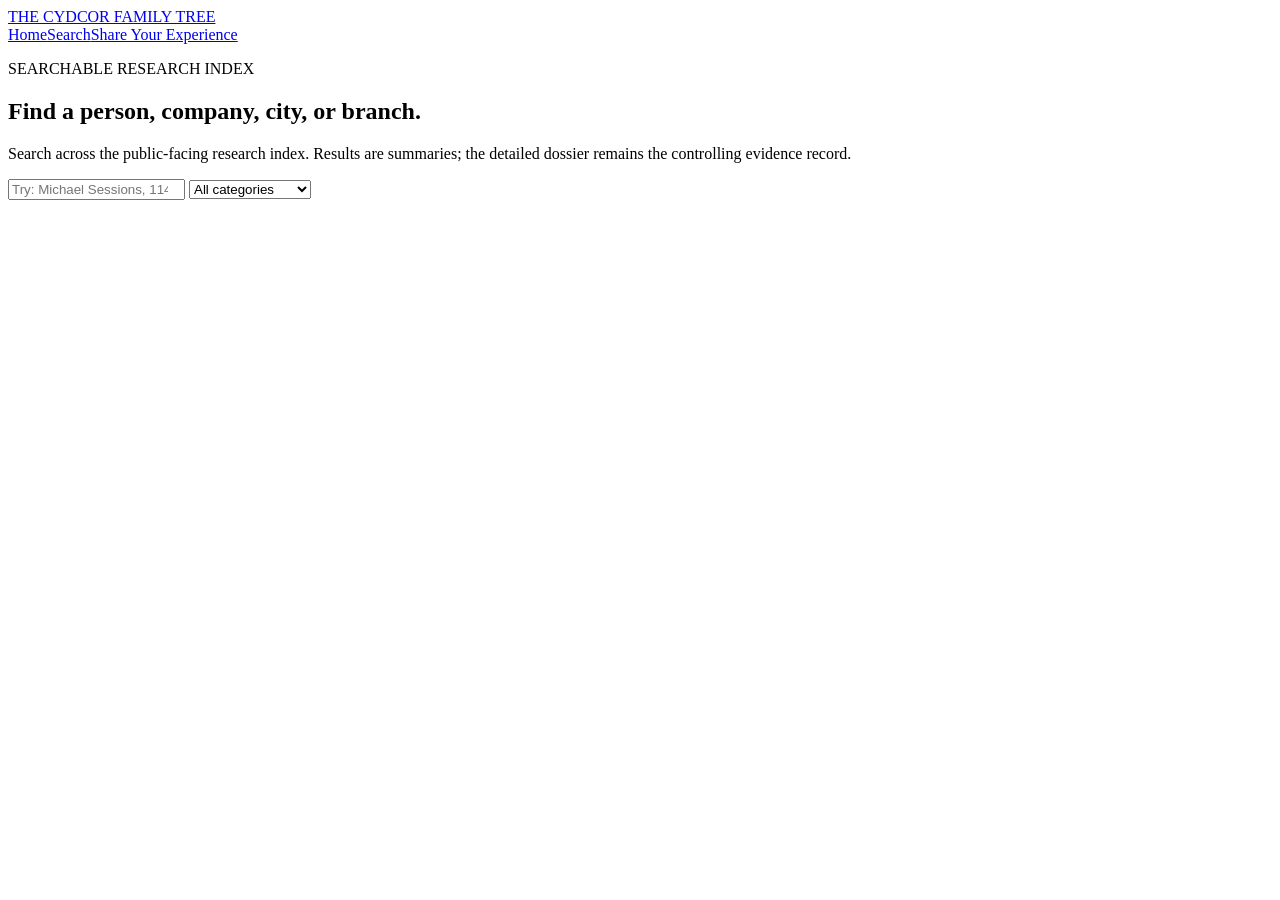
==== research-index.html @ 8d71b1b1 "Add files via upload" ====
<!doctype html>
<html lang="en">
<head>
<meta charset="utf-8"><meta name="viewport" content="width=device-width,initial-scale=1">
<title>Search the Research — The Cydcor Family Tree</title>
<link rel="stylesheet" href="assets/styles.css">
</head>
<body>
<header class="site-header"><div class="wrap nav-wrap">
<a class="brand" href="index.html">THE CYDCOR FAMILY TREE</a>
<nav><a href="index.html">Home</a><a href="research-index.html">Search</a><a href="share.html">Share Your Experience</a></nav>
</div></header>
<main>
<section class="page-hero"><div class="wrap">
<p class="eyebrow">SEARCHABLE RESEARCH INDEX</p>
<h1>Find a person, company, city, or branch.</h1>
<p class="lede">Search across the public-facing research index. Results are summaries; the detailed dossier remains the controlling evidence record.</p>
</div></section>

<section class="section"><div class="wrap">
<div class="search-box">
<input id="siteSearch" type="search" placeholder="Try: Michael Sessions, 1145 Zonolite, Atlanta, Quill, W1N…" autocomplete="off">
<select id="typeFilter">
<option value="">All categories</option>
<option>Backbone</option><option>Illinois</option><option>Side Branch</option><option>Continuity</option><option>Open</option><option>Parallel / overlap</option>
</select>
</div>
<p id="resultCount" class="micro darktext"></p>
<div id="searchResults" class="search-results"></div>
</div></section>
</main>
<script src="assets/search.js"></script>
</body></html>
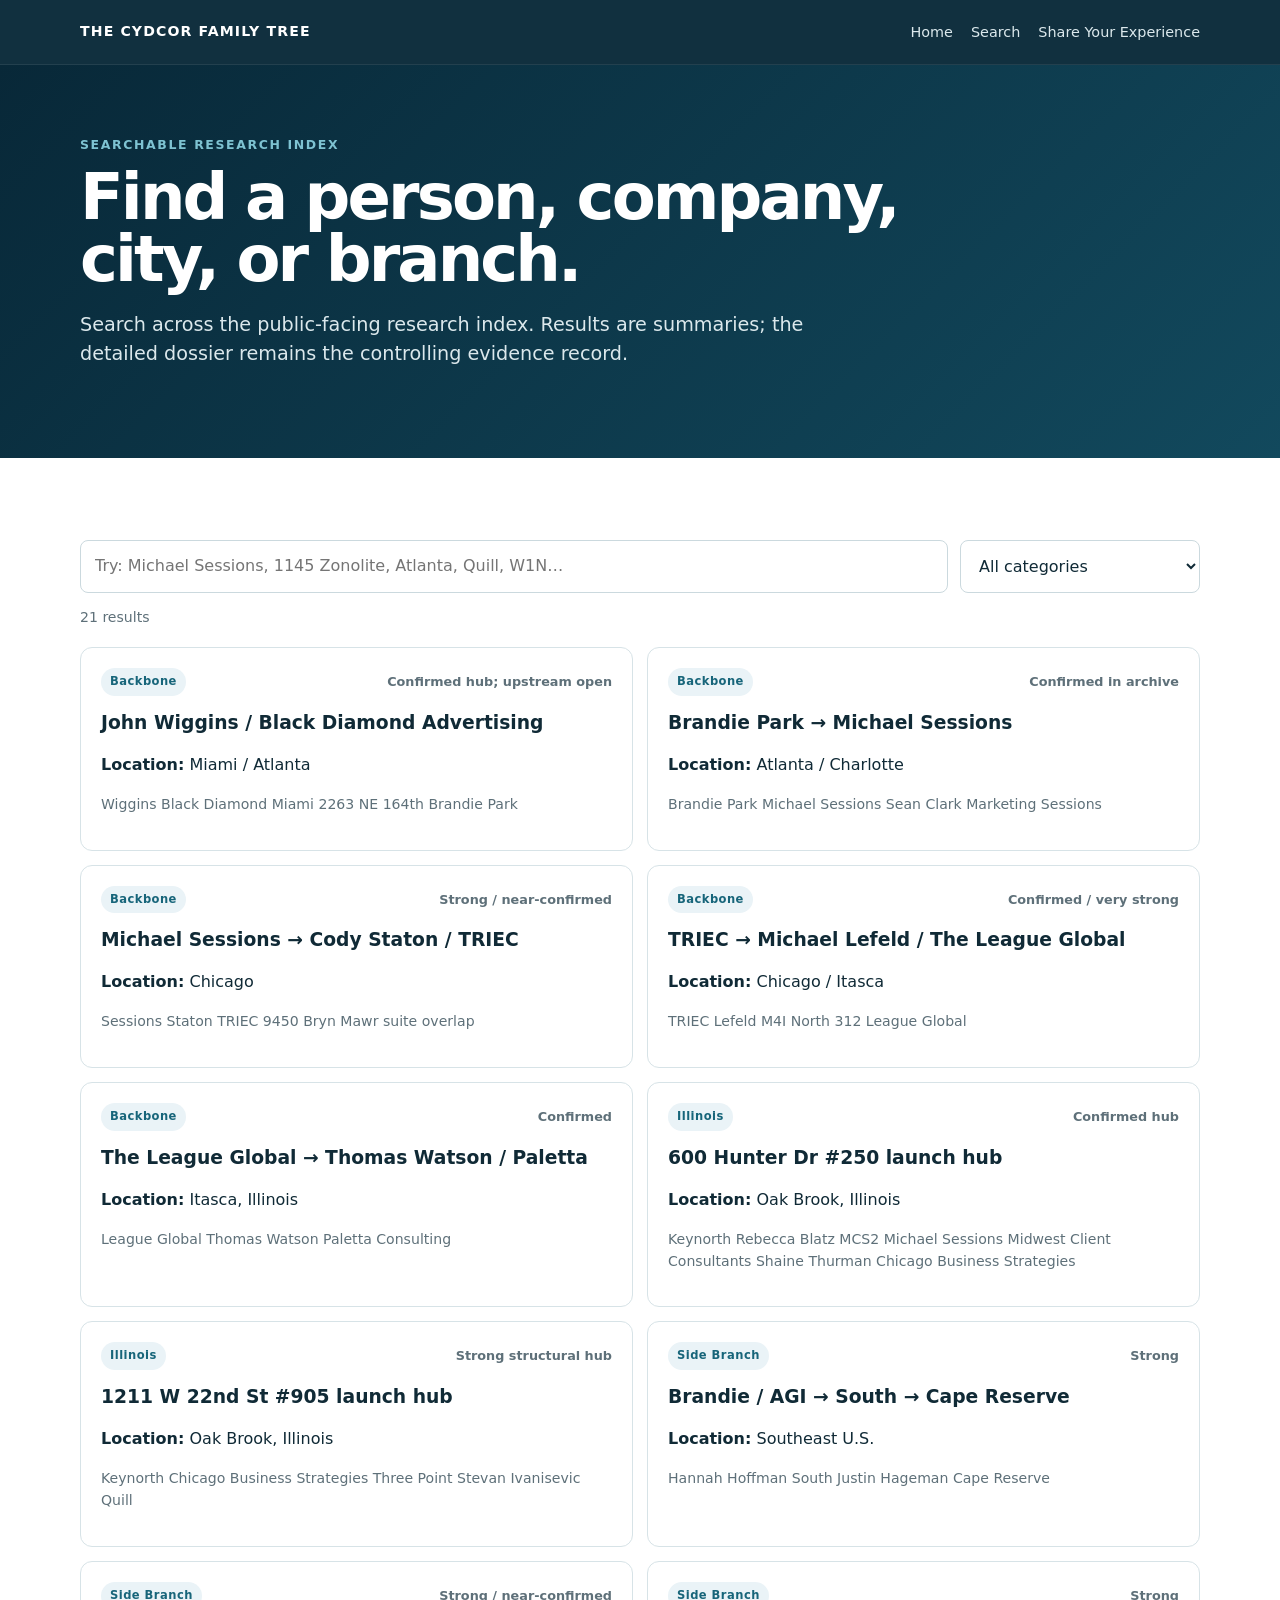
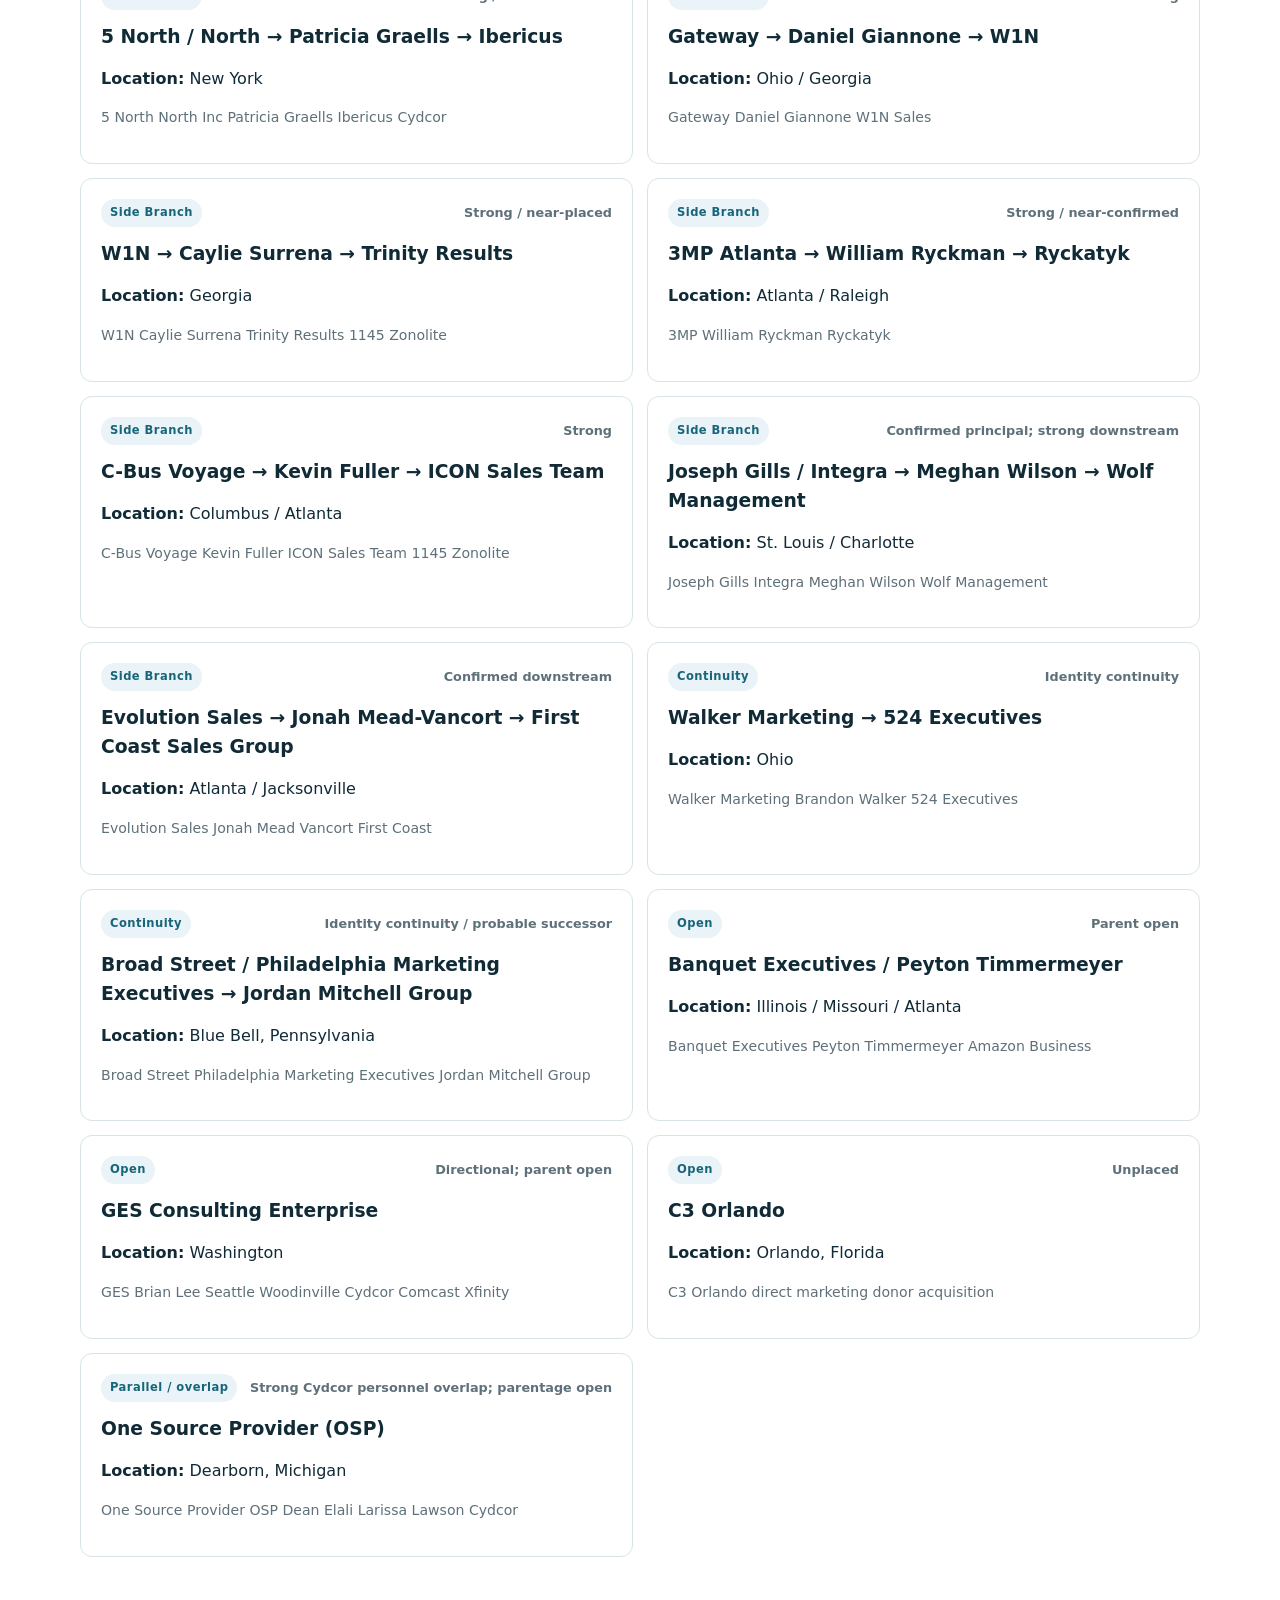
==== commit 52126116: "replace" ====
--- a/research-index.html
+++ b/research-index.html
@@ -3,7 +3,7 @@
 <head>
 <meta charset="utf-8"><meta name="viewport" content="width=device-width,initial-scale=1">
 <title>Search the Research — The Cydcor Family Tree</title>
-<link rel="stylesheet" href="assets/styles.css">
+<link rel="stylesheet" href="styles.css">
 </head>
 <body>
 <header class="site-header"><div class="wrap nav-wrap">
@@ -29,5 +29,5 @@
 <div id="searchResults" class="search-results"></div>
 </div></section>
 </main>
-<script src="assets/search.js"></script>
+<script src="search.js"></script>
 </body></html>
--- a/styles.css
+++ b/styles.css
@@ -0,0 +1,81 @@
+
+:root{
+  --navy:#082838; --navy2:#0b3142; --ink:#102a36; --muted:#5e7079;
+  --teal:#19738a; --light:#f4f8fa; --line:#d7e3e7; --green:#1e7a4d;
+  --amber:#b77900; --red:#b83232; --purple:#7157a5; --white:#fff;
+}
+*{box-sizing:border-box} html{scroll-behavior:smooth}
+body{margin:0;font-family:Inter,ui-sans-serif,system-ui,-apple-system,BlinkMacSystemFont,"Segoe UI",sans-serif;color:var(--ink);background:white;line-height:1.55}
+.wrap{width:min(1120px,calc(100% - 40px));margin:auto}
+.site-header{position:sticky;top:0;z-index:10;background:rgba(8,40,56,.96);backdrop-filter:blur(10px);border-bottom:1px solid rgba(255,255,255,.08)}
+.nav-wrap{display:flex;justify-content:space-between;align-items:center;min-height:64px;gap:24px}
+.brand{color:white;text-decoration:none;font-size:.88rem;font-weight:800;letter-spacing:.08em}
+nav{display:flex;gap:18px;flex-wrap:wrap} nav a{color:#dce9ed;text-decoration:none;font-size:.9rem}
+.hero{background:linear-gradient(135deg,#082838 0%,#0b3142 54%,#12495d 100%);color:white;padding:92px 0 78px}
+.hero-grid{display:grid;grid-template-columns:1.5fr .8fr;gap:60px;align-items:center}
+.eyebrow{font-weight:800;letter-spacing:.13em;font-size:.78rem;color:#7ec3d2;margin:0 0 12px}
+h1{font-size:clamp(2.7rem,6vw,5.7rem);line-height:.97;letter-spacing:-.045em;margin:0 0 25px;max-width:900px}
+.lede{font-size:1.2rem;color:#dbe8ec;max-width:760px}.actions{display:flex;gap:12px;flex-wrap:wrap;margin:32px 0 20px}
+.btn{display:inline-flex;align-items:center;justify-content:center;padding:13px 18px;border-radius:8px;text-decoration:none;font-weight:800}
+.primary{background:#fff;color:var(--navy)} .secondary{border:1px solid #82aab6;color:white}
+.micro{color:#9dbac3;font-size:.88rem}
+.hero-panel{border:1px solid rgba(255,255,255,.15);border-radius:16px;padding:8px 26px;background:rgba(255,255,255,.045)}
+.stat{padding:21px 4px;border-bottom:1px solid rgba(255,255,255,.11)} .stat:last-child{border:none}
+.stat strong{display:block;font-size:2rem}.stat span{color:#b8d0d7}
+.disclaimer{background:#f2f6f7;border-bottom:1px solid var(--line);padding:18px 0;font-size:.92rem}
+.section{padding:82px 0}.section.alt{background:var(--light)} .section.dark{background:#092c3c;color:white}
+.section h2{font-size:clamp(2.1rem,4vw,3.65rem);line-height:1.05;letter-spacing:-.035em;margin:0 0 18px}
+.section-intro{max-width:820px;font-size:1.08rem;color:var(--muted);margin-bottom:35px}.dark .section-intro{color:#b8d0d7}
+.tree{max-width:720px;margin:40px auto;text-align:center}.node{border:1px solid var(--line);padding:18px 22px;border-radius:12px;background:white;box-shadow:0 6px 20px rgba(8,40,56,.04)}
+.node span{display:block;color:var(--muted);font-size:.79rem;text-transform:uppercase;letter-spacing:.08em;font-weight:800}
+.node strong{display:block;font-size:1.2rem;margin:3px 0}.node small{display:block;color:var(--muted)}
+.node.context{border-color:#9eb2ba}.node.confirmed{border-left:5px solid var(--green)}.node.strong{border-left:5px solid var(--amber)}
+.connector{font-size:1.7rem;color:var(--green);height:38px}.connector.dashed{color:var(--amber)}
+.cards{display:grid;gap:18px}.cards.three{grid-template-columns:repeat(3,1fr)}.cards.two{grid-template-columns:repeat(2,1fr)}
+.card{border:1px solid var(--line);border-radius:12px;padding:24px;background:white}.card h3{margin-top:0}.card ul{padding-left:18px}.place{color:var(--teal);font-weight:700;font-size:.9rem}
+.thesis h3{font-size:1.35rem}.section-head{display:flex;align-items:end;justify-content:space-between;gap:30px;margin-bottom:28px}
+.filter{display:flex;gap:8px;flex-wrap:wrap}.filter button{border:1px solid var(--line);background:white;border-radius:20px;padding:8px 12px;cursor:pointer}
+.filter button.active{background:var(--navy);color:white;border-color:var(--navy)}
+.branch-grid{display:grid;grid-template-columns:repeat(2,1fr);gap:16px}.branch-card{border:1px solid var(--line);border-radius:12px;padding:22px;background:white}
+.branch-card h3{margin:12px 0 8px}.badge{display:inline-block;border-radius:999px;padding:5px 9px;font-weight:900;font-size:.72rem;letter-spacing:.04em}
+.badge.confirmed{background:#eaf6ef;color:#17623e}.badge.near{background:#eaf6ef;color:#17623e}.badge.strong{background:#fff4d6;color:#8b5d00}
+.badge.probable{background:#f0ecf8;color:#634a92}.badge.open{background:#fbecec;color:#9f2929}.badge.identity{background:#eaf3f7;color:#17657a}
+.grade-table{border-top:1px solid var(--line)}.grade-table>div{display:grid;grid-template-columns:250px 1fr;gap:30px;padding:20px 0;border-bottom:1px solid var(--line);align-items:start}.grade-table p{margin:0}
+.dark-cards .card{background:#0d394b;border-color:#255466;color:white}.dark-cards .card p{color:#c7d8de}
+.final-cta{background:#eaf3f7}.cta{display:flex;justify-content:space-between;align-items:center;gap:40px}.cta p{max-width:720px}
+.final-cta .primary{background:var(--navy);color:white;white-space:nowrap}
+footer{background:#061f2b;color:#bcd0d7;padding:38px 0}.footer-grid{display:grid;grid-template-columns:1fr 1fr;gap:30px}.footer-note{text-align:right}
+footer strong{color:white}
+@media(max-width:800px){
+  nav{display:none}.hero-grid,.cards.three,.cards.two,.branch-grid,.footer-grid{grid-template-columns:1fr}
+  .hero{padding-top:64px}.section-head,.cta{align-items:flex-start;flex-direction:column}.footer-note{text-align:left}
+  .grade-table>div{grid-template-columns:1fr}.hero-panel{margin-top:10px}
+}
+
+.search-callout{background:#0b3142;color:#fff;padding:42px 0}
+.search-callout-grid{display:flex;justify-content:space-between;align-items:center;gap:30px}
+.search-callout h2{margin:.2rem 0 .5rem;font-size:clamp(1.6rem,3vw,2.4rem)}
+.search-callout p{max-width:740px;color:#c7d8de}
+.community{background:#fff}.text-link{color:var(--teal);font-weight:800;text-decoration:none}
+.page-hero{background:linear-gradient(135deg,#082838,#12495d);color:#fff;padding:70px 0}
+.page-hero h1{font-size:clamp(2.4rem,5vw,4.8rem);margin-bottom:18px}.page-hero .lede{max-width:800px}
+.search-box{display:grid;grid-template-columns:1fr 240px;gap:12px;margin-bottom:14px}
+.search-box input,.search-box select,.submission-form input,.submission-form select,.submission-form textarea{
+ width:100%;padding:13px 14px;border:1px solid #cbd9de;border-radius:8px;font:inherit;background:#fff;color:var(--ink)
+}
+.search-results{display:grid;grid-template-columns:repeat(2,1fr);gap:14px;margin-top:18px}
+.result-card{border:1px solid var(--line);border-radius:12px;padding:20px;background:#fff}
+.result-top{display:flex;justify-content:space-between;gap:12px;align-items:center}.result-grade{font-size:.8rem;color:var(--muted);font-weight:700}
+.result-card h3{margin:12px 0 8px}.keywords{color:var(--muted);font-size:.88rem}.empty-state{padding:35px;border:1px dashed var(--line);border-radius:12px}
+.darktext{color:var(--muted)}
+.form-layout{display:grid;grid-template-columns:.75fr 1.4fr;gap:50px;align-items:start}
+.form-intro{position:sticky;top:90px}.submission-form{display:grid;gap:18px}.submission-form label{font-weight:700}
+.submission-form label small{display:block;color:var(--muted);font-weight:400;margin-top:7px}
+.field-row{display:grid;grid-template-columns:1fr 1fr;gap:14px}
+fieldset{border:1px solid var(--line);border-radius:10px;padding:16px} legend{font-weight:800}
+.check{display:flex;gap:9px;align-items:flex-start;font-weight:500!important;margin:8px 0}.check input{width:auto;margin-top:5px}
+.hidden{display:none}.submit-btn{border:0;background:var(--navy);color:#fff;cursor:pointer;justify-self:start}
+@media(max-width:800px){
+ .search-callout-grid,.form-layout{display:block}.search-callout .btn{margin-top:15px}
+ .search-box,.search-results,.field-row{grid-template-columns:1fr}.form-intro{position:static;margin-bottom:32px}
+}
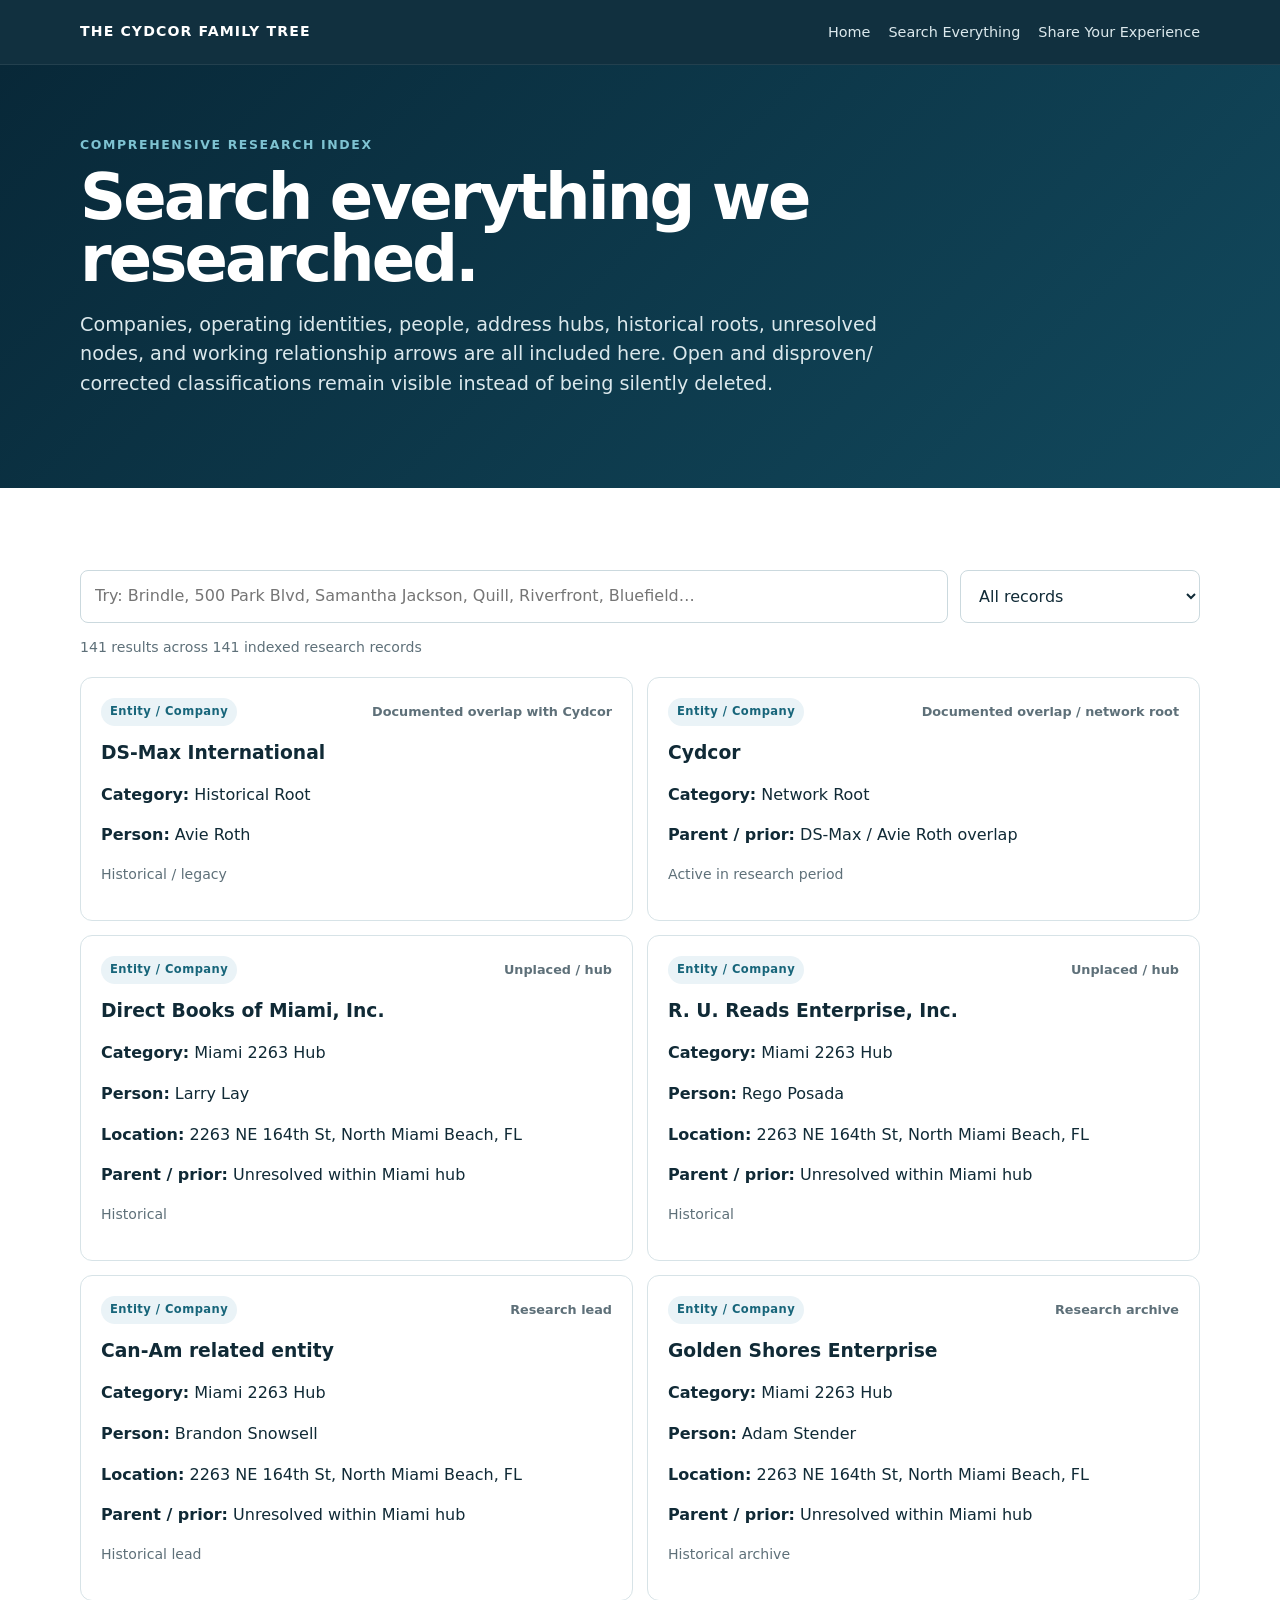
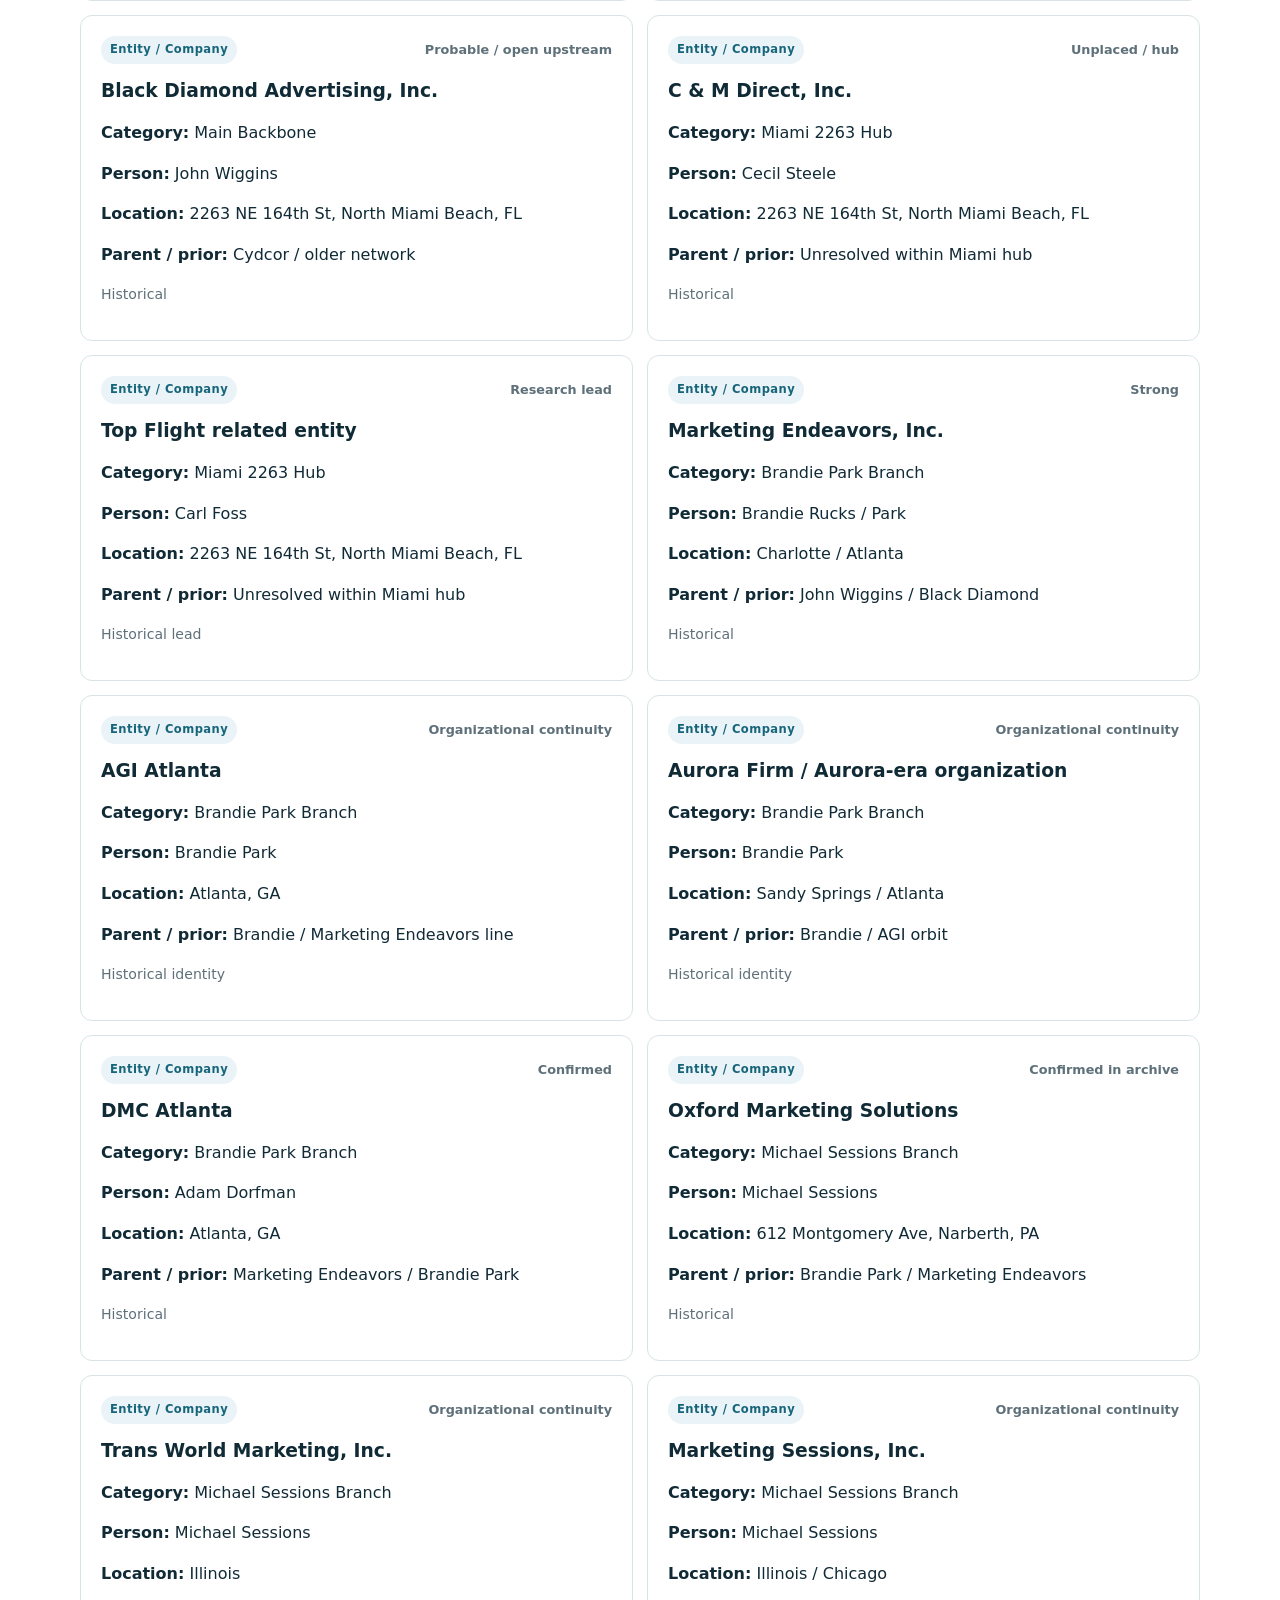
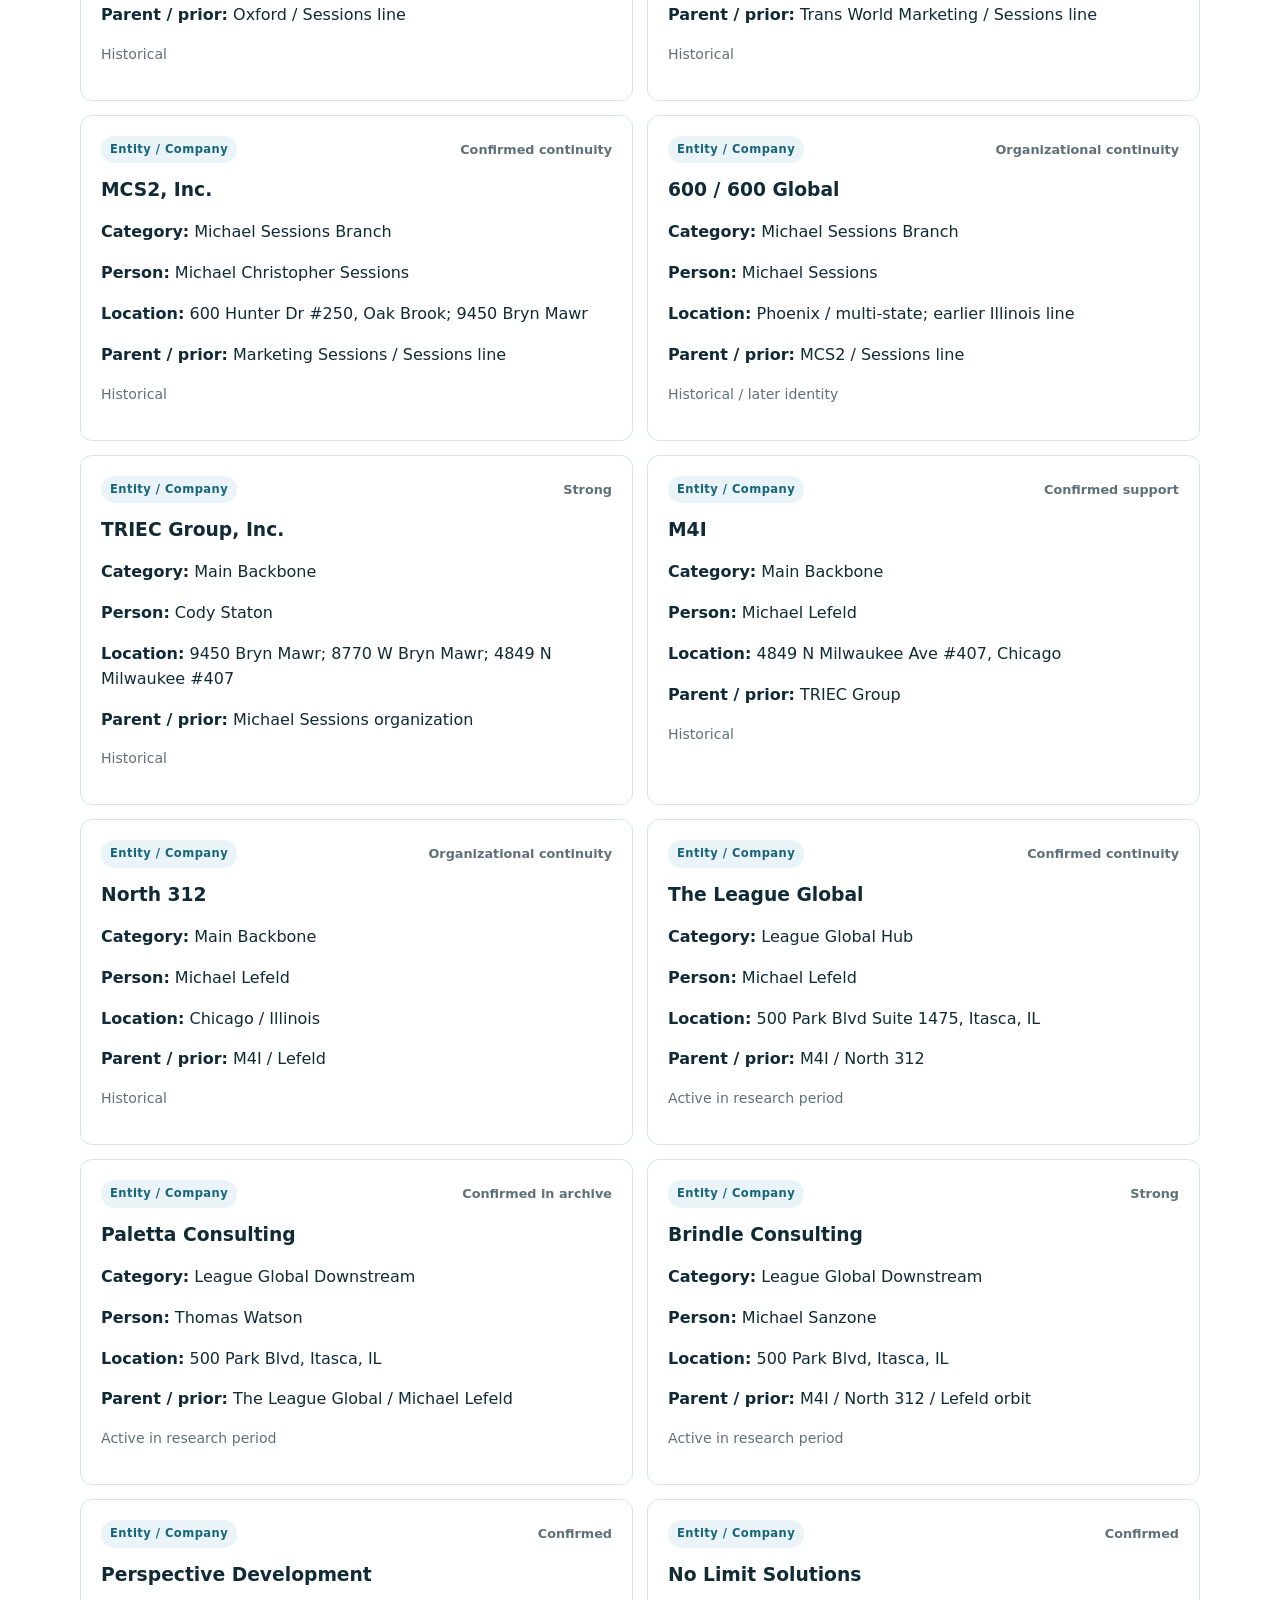
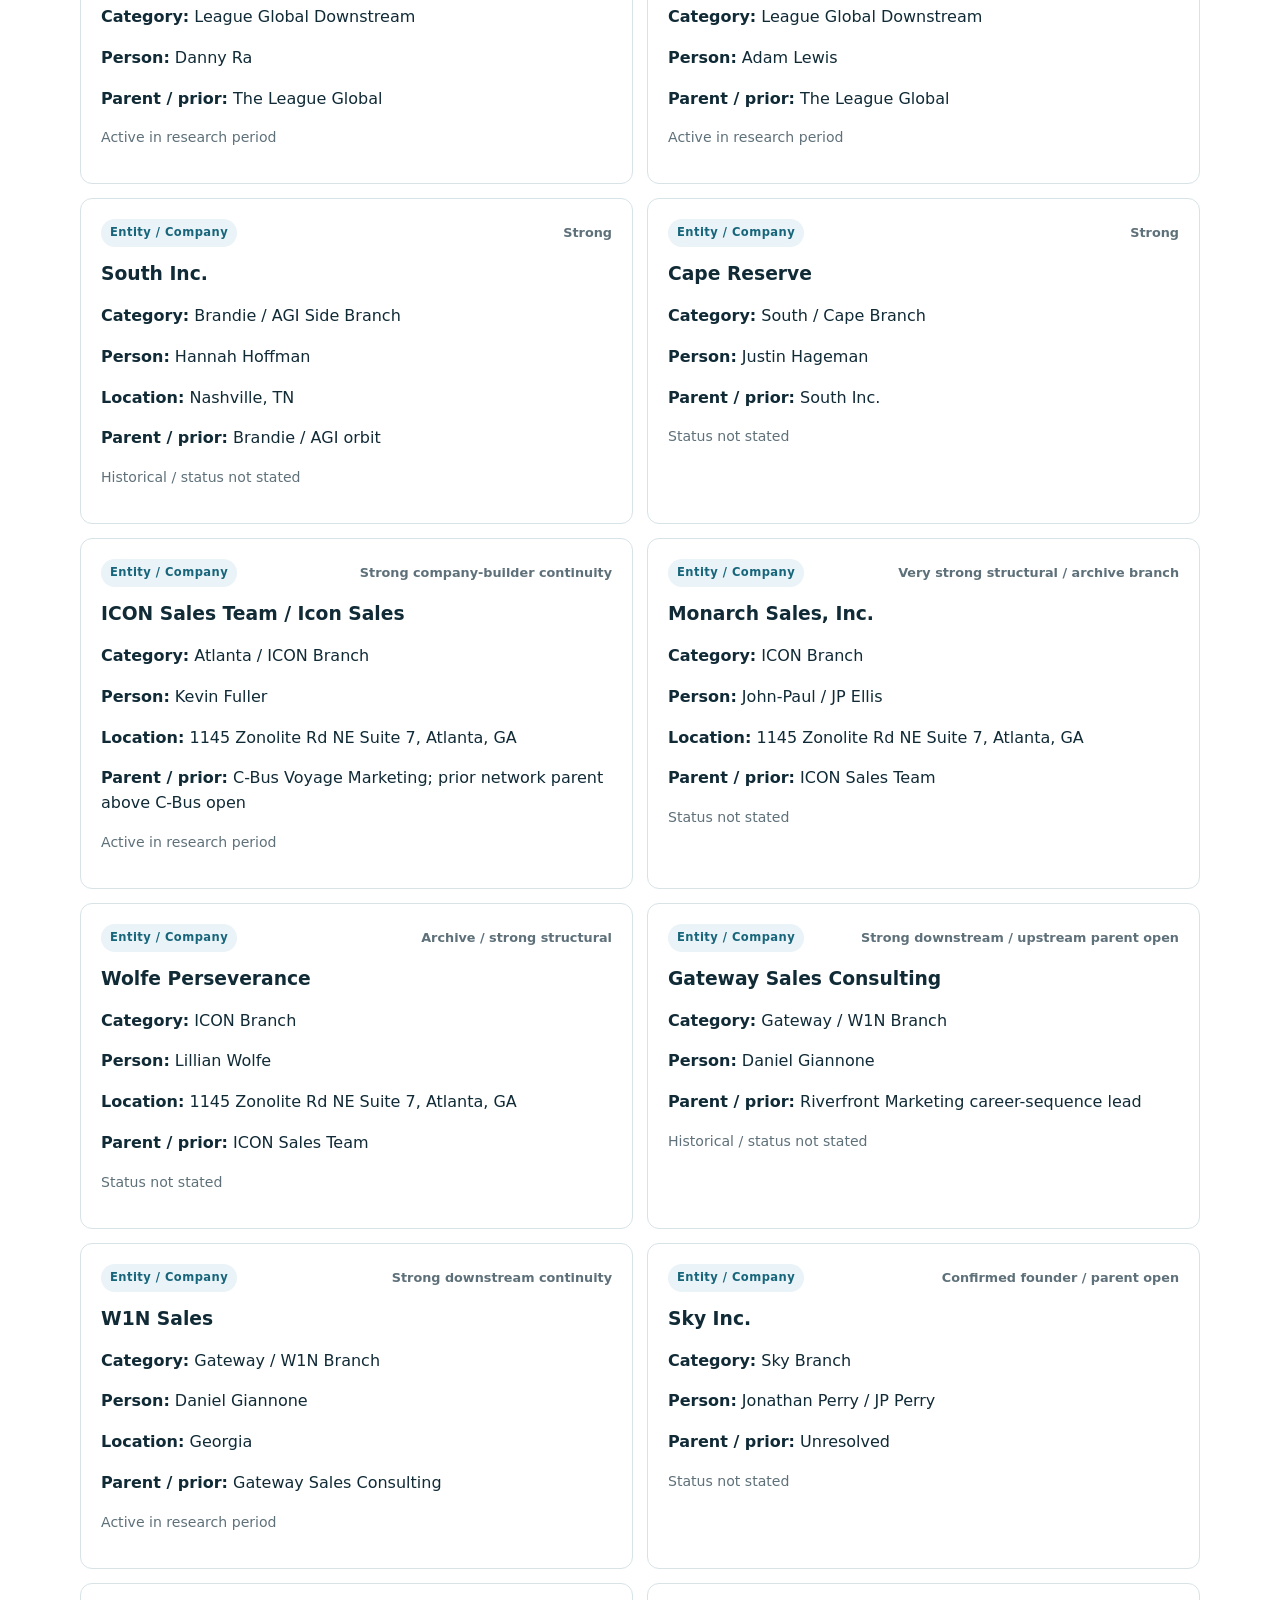
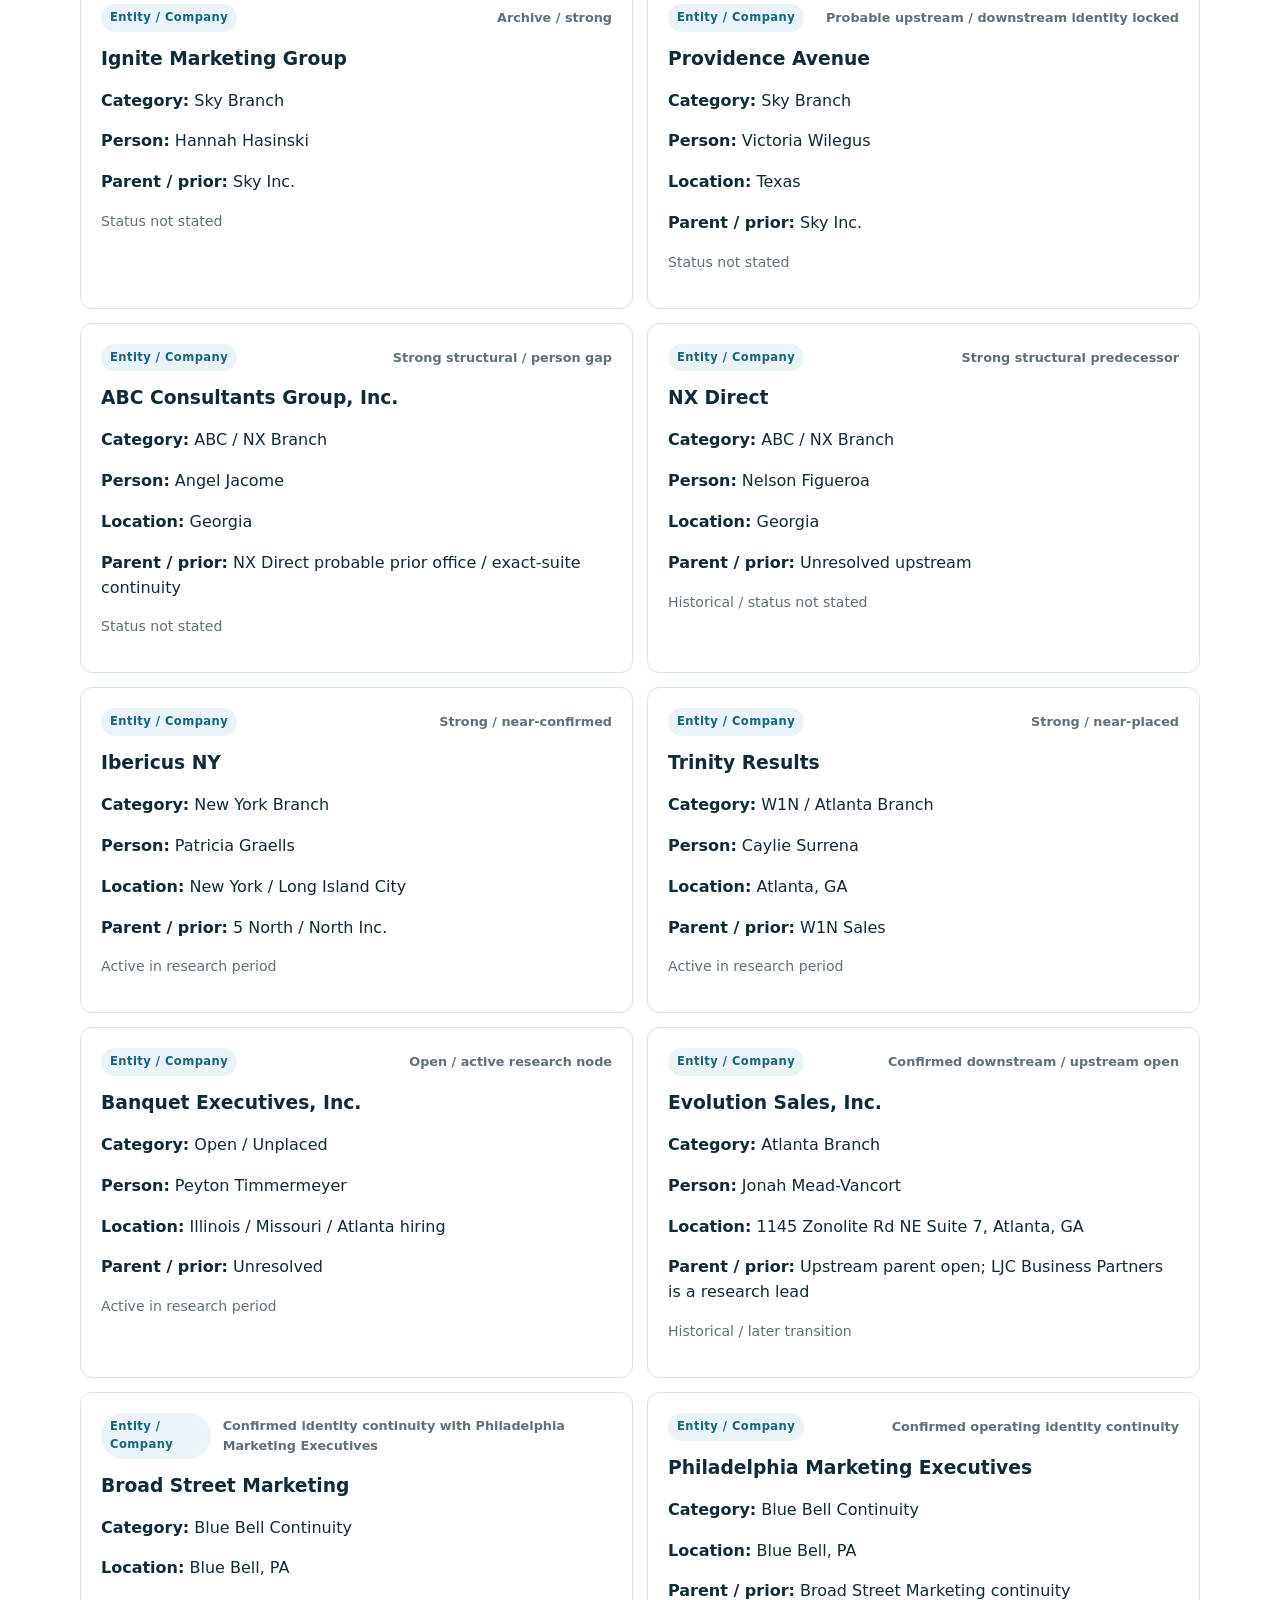
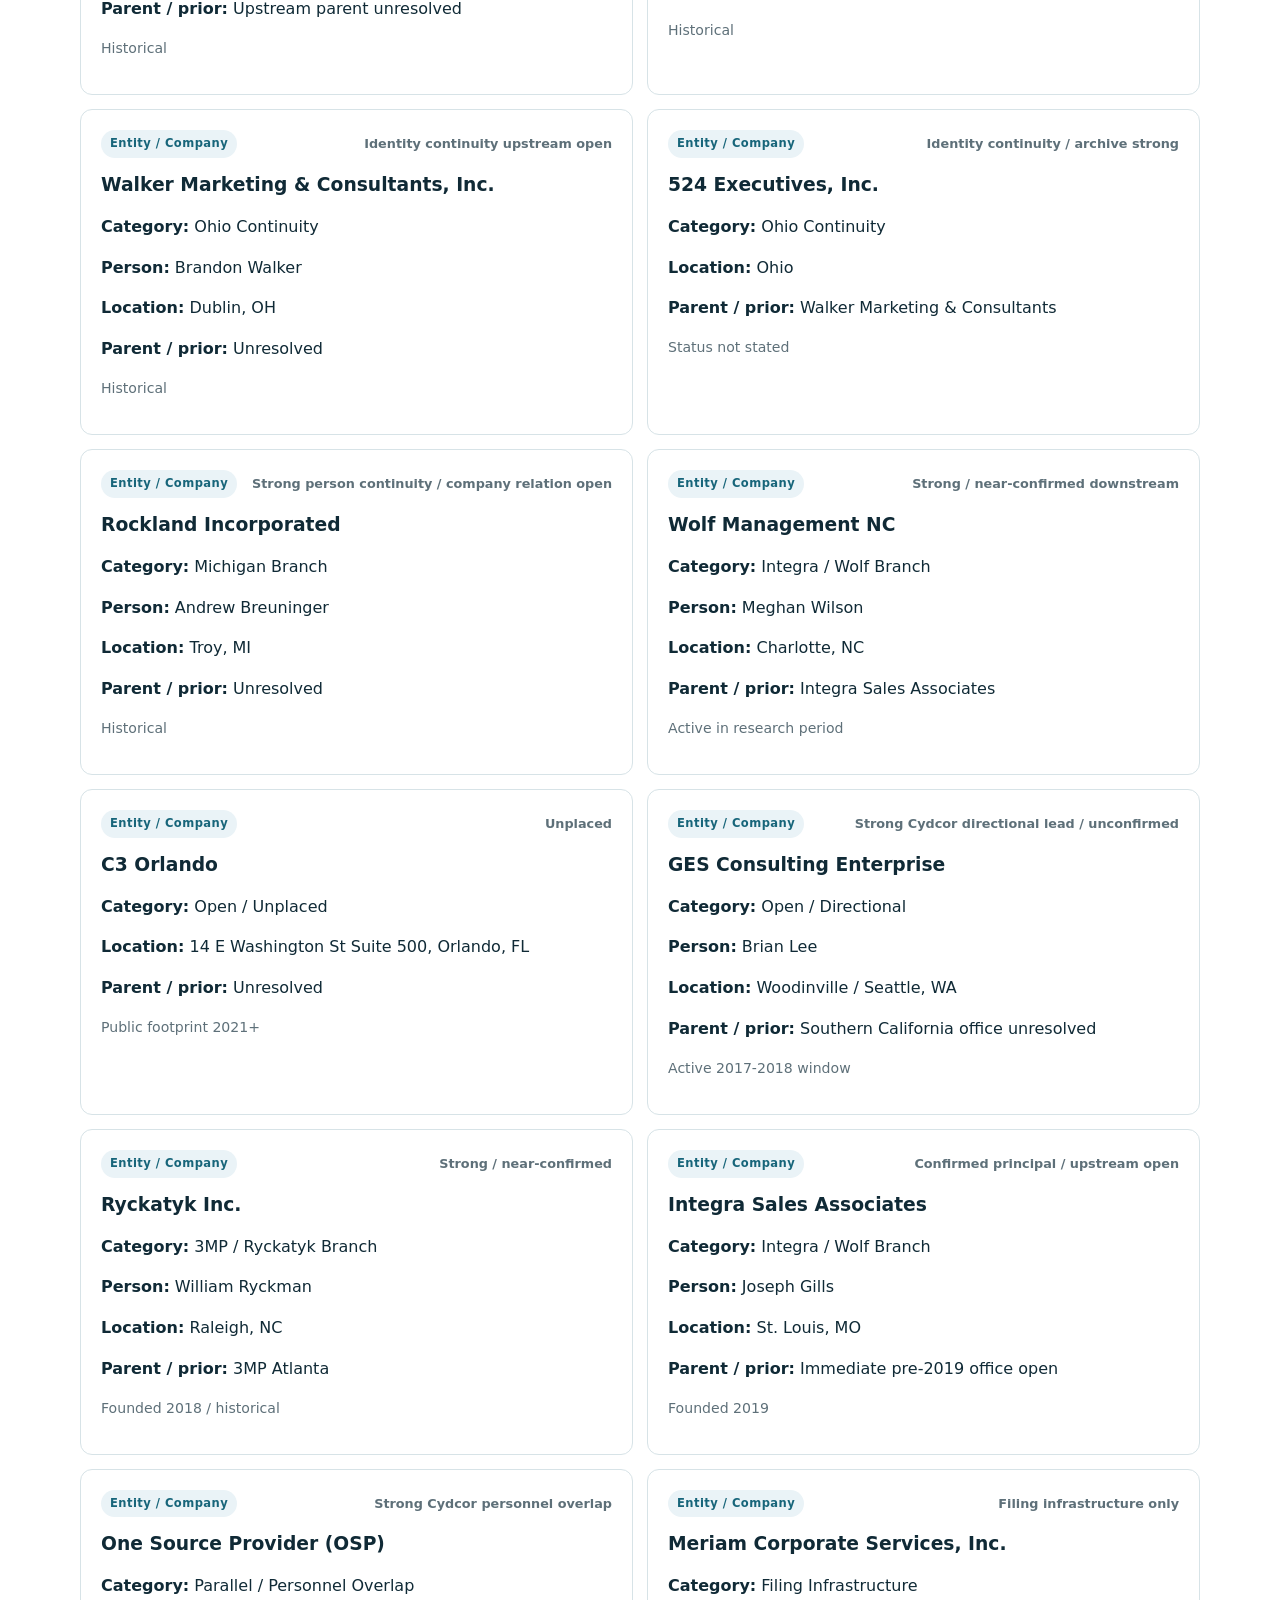
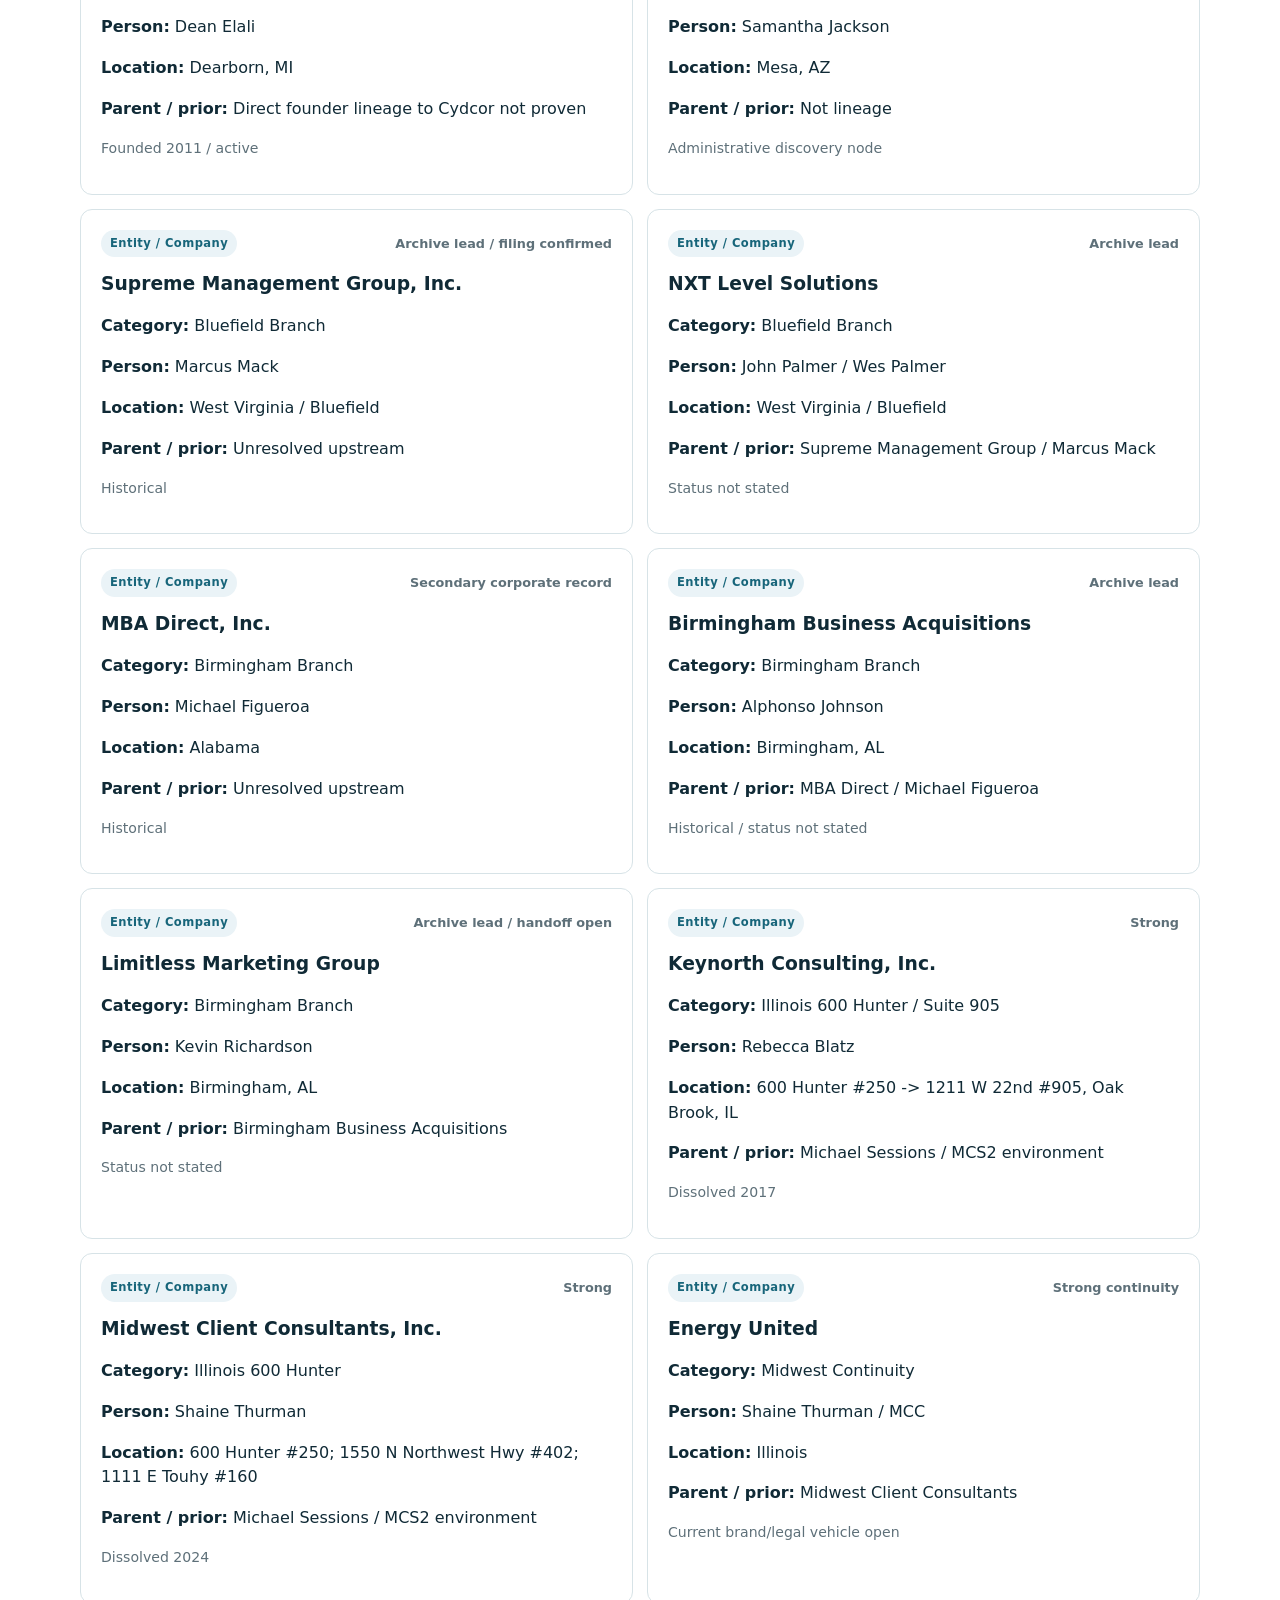
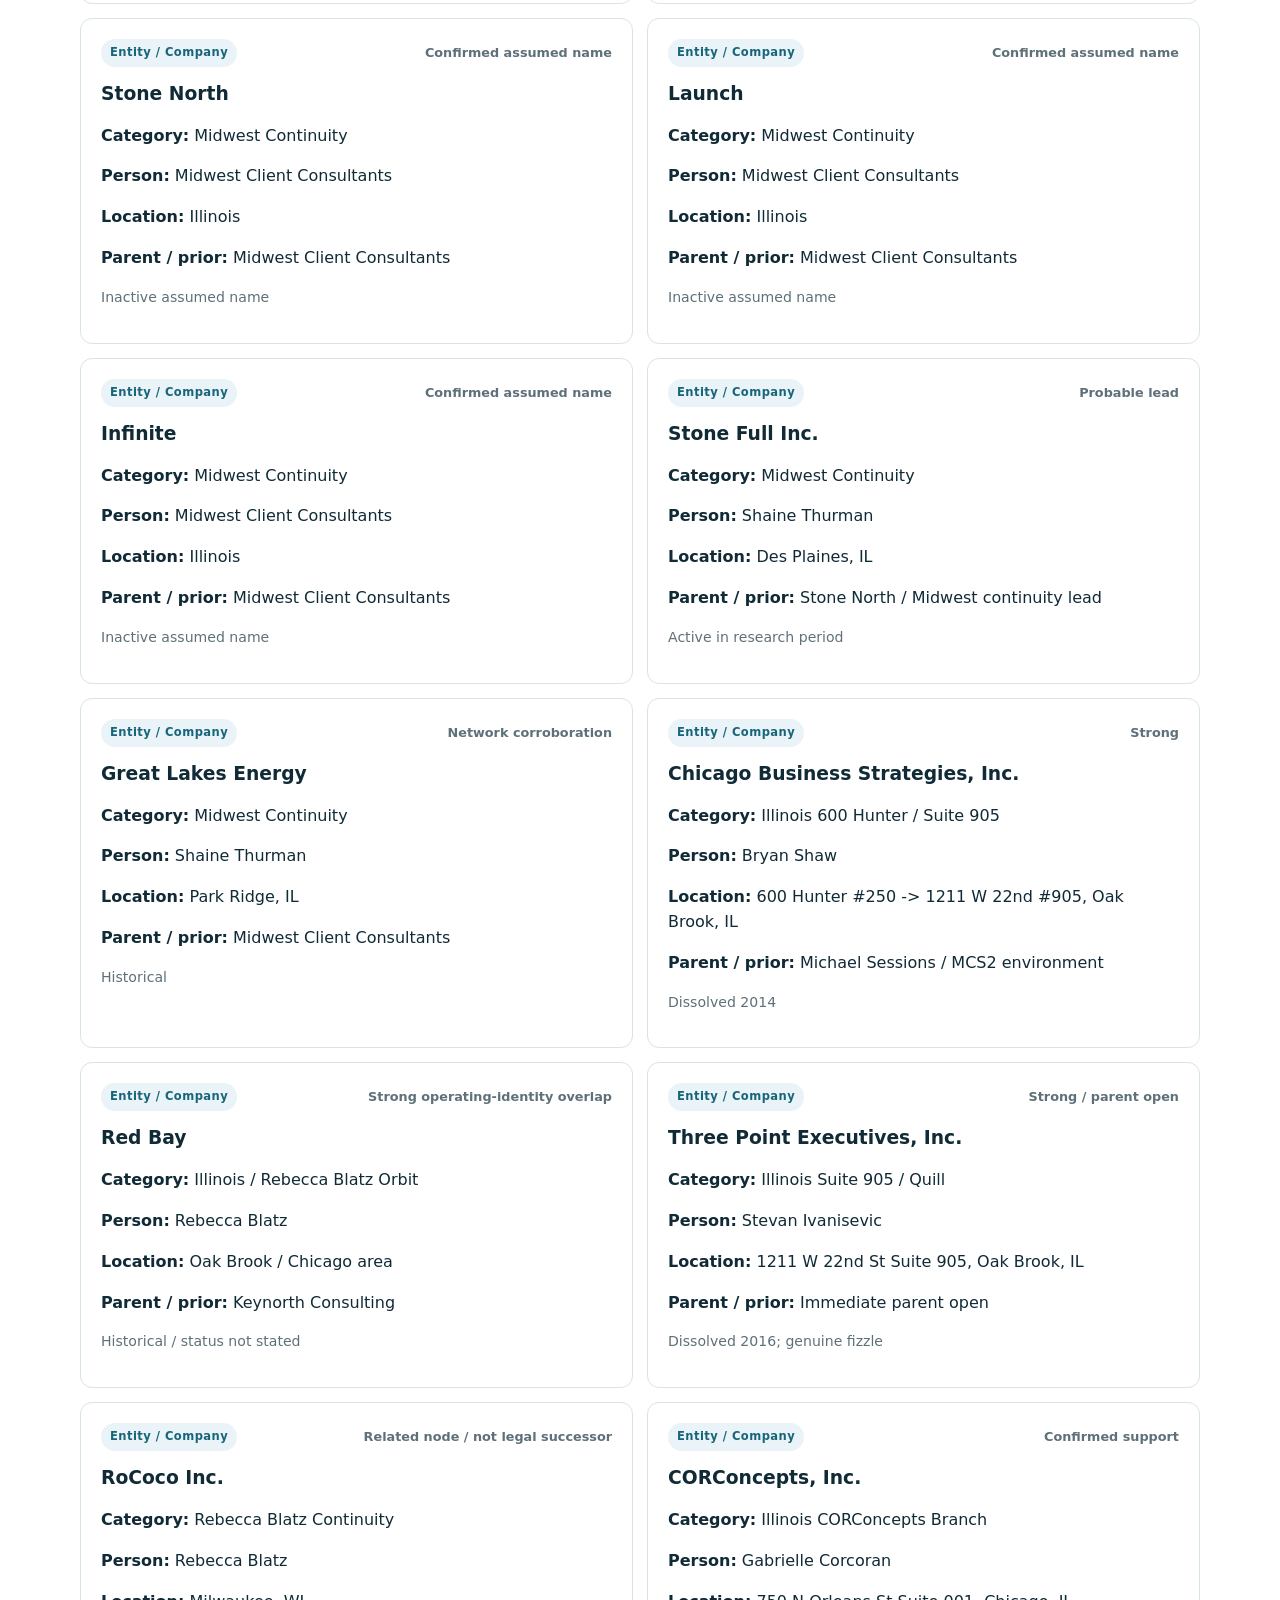
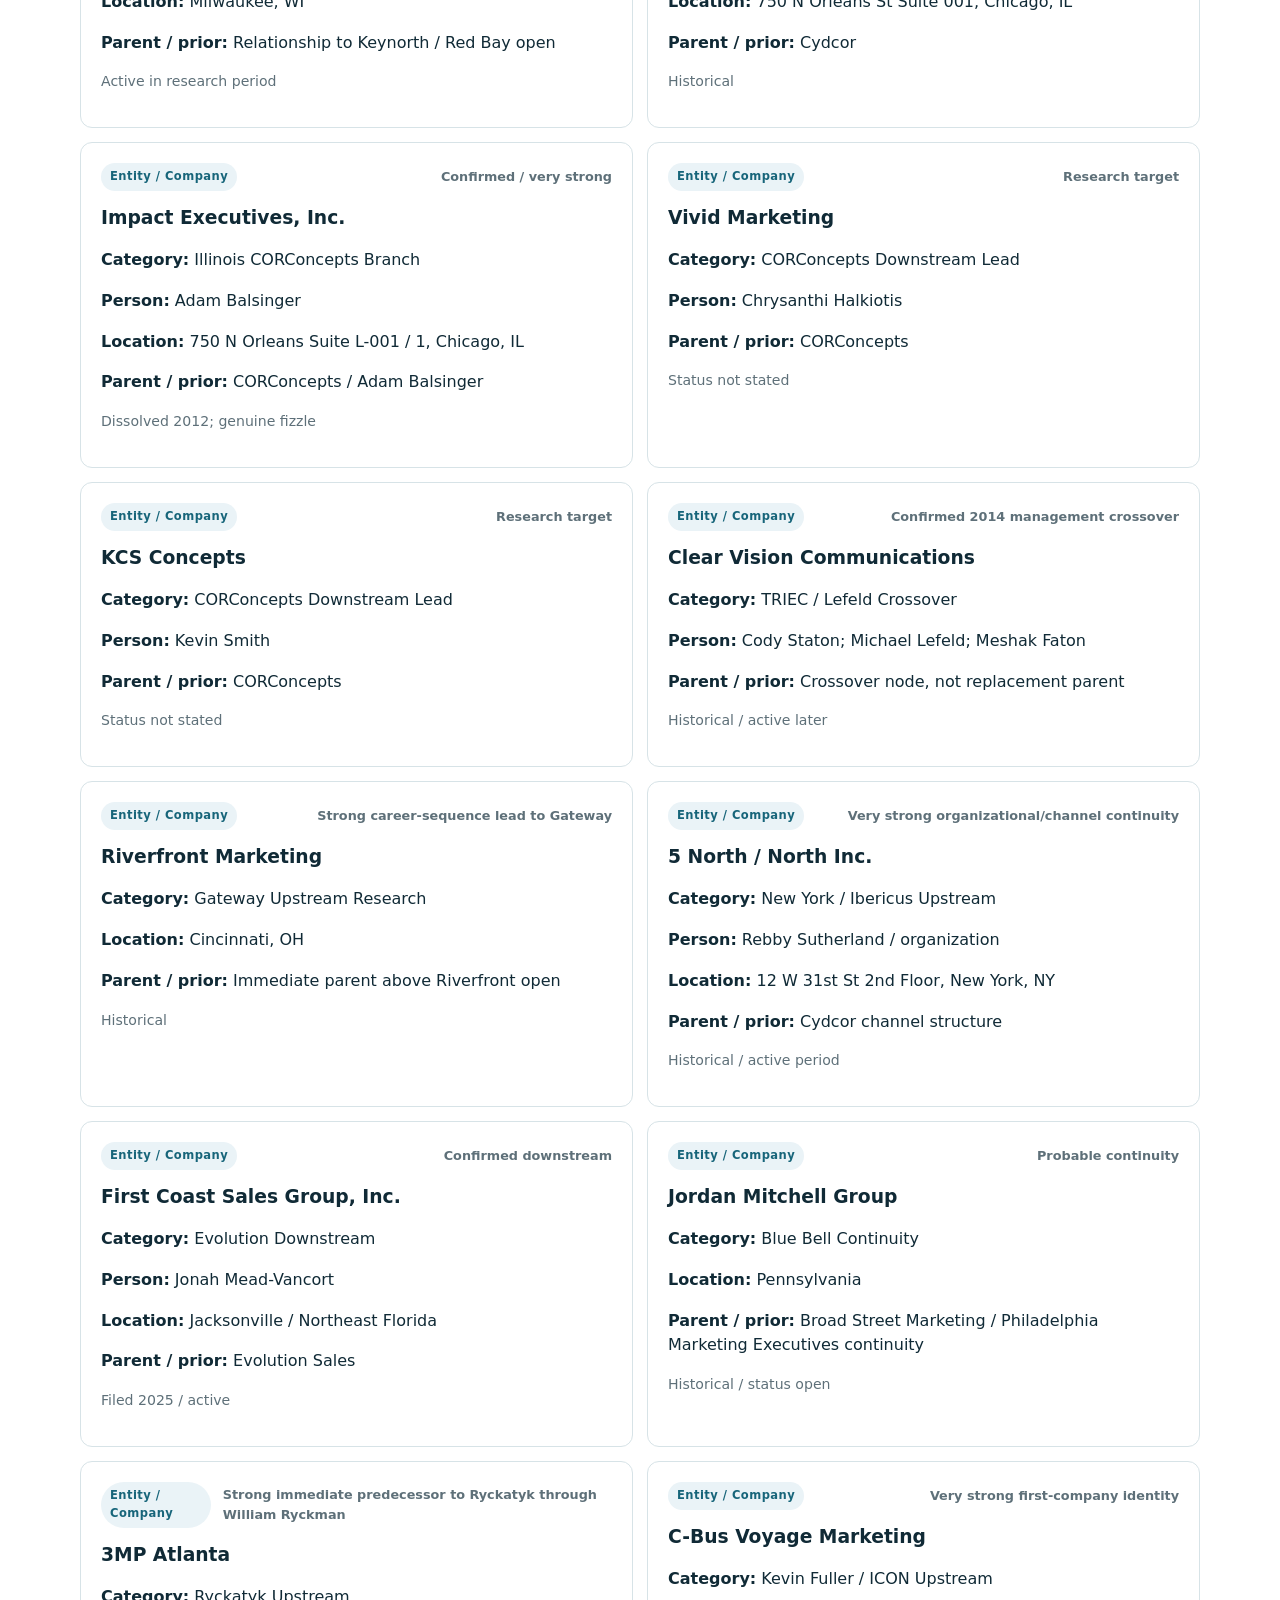
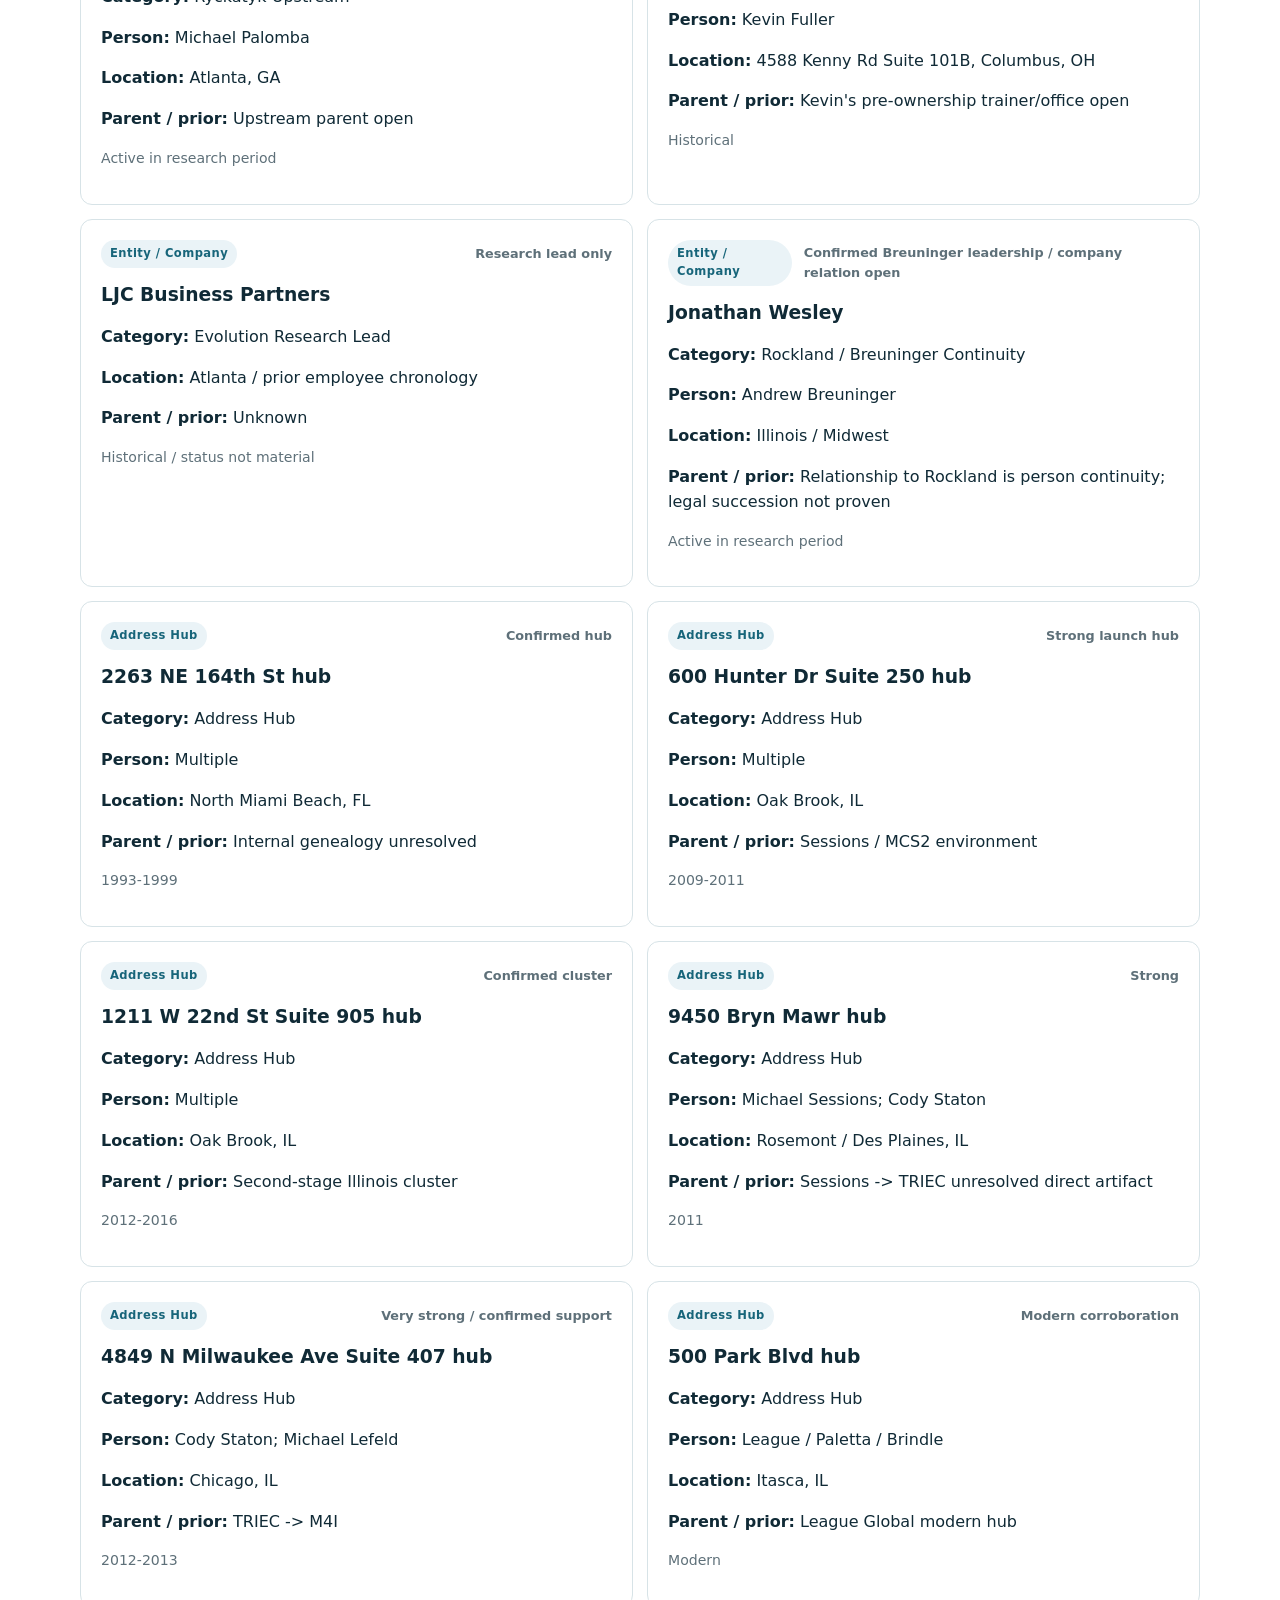
==== commit b51ad32f: "replace and add" ====
--- a/research-index.html
+++ b/research-index.html
@@ -1,33 +1 @@
-<!doctype html>
-<html lang="en">
-<head>
-<meta charset="utf-8"><meta name="viewport" content="width=device-width,initial-scale=1">
-<title>Search the Research — The Cydcor Family Tree</title>
-<link rel="stylesheet" href="styles.css">
-</head>
-<body>
-<header class="site-header"><div class="wrap nav-wrap">
-<a class="brand" href="index.html">THE CYDCOR FAMILY TREE</a>
-<nav><a href="index.html">Home</a><a href="research-index.html">Search</a><a href="share.html">Share Your Experience</a></nav>
-</div></header>
-<main>
-<section class="page-hero"><div class="wrap">
-<p class="eyebrow">SEARCHABLE RESEARCH INDEX</p>
-<h1>Find a person, company, city, or branch.</h1>
-<p class="lede">Search across the public-facing research index. Results are summaries; the detailed dossier remains the controlling evidence record.</p>
-</div></section>
-
-<section class="section"><div class="wrap">
-<div class="search-box">
-<input id="siteSearch" type="search" placeholder="Try: Michael Sessions, 1145 Zonolite, Atlanta, Quill, W1N…" autocomplete="off">
-<select id="typeFilter">
-<option value="">All categories</option>
-<option>Backbone</option><option>Illinois</option><option>Side Branch</option><option>Continuity</option><option>Open</option><option>Parallel / overlap</option>
-</select>
-</div>
-<p id="resultCount" class="micro darktext"></p>
-<div id="searchResults" class="search-results"></div>
-</div></section>
-</main>
-<script src="search.js"></script>
-</body></html>
+<!doctype html><html lang="en"><head><meta charset="utf-8"><meta name="viewport" content="width=device-width,initial-scale=1"><title>Search All Research — The Cydcor Family Tree</title><link rel="stylesheet" href="styles.css"></head><body><header class="site-header"><div class="wrap nav-wrap"><a class="brand" href="index.html">THE CYDCOR FAMILY TREE</a><nav><a href="index.html">Home</a><a href="research-index.html">Search Everything</a><a href="share.html">Share Your Experience</a></nav></div></header><main><section class="page-hero"><div class="wrap"><p class="eyebrow">COMPREHENSIVE RESEARCH INDEX</p><h1>Search everything we researched.</h1><p class="lede">Companies, operating identities, people, address hubs, historical roots, unresolved nodes, and working relationship arrows are all included here. Open and disproven/ corrected classifications remain visible instead of being silently deleted.</p></div></section><section class="section"><div class="wrap"><div class="search-box"><input id="siteSearch" type="search" placeholder="Try: Brindle, 500 Park Blvd, Samantha Jackson, Quill, Riverfront, Bluefield…" autocomplete="off"><select id="typeFilter"><option value="">All records</option><option>Entity / Company</option><option>Address Hub</option><option>Relationship</option></select></div><p id="resultCount" class="micro darktext"></p><div id="searchResults" class="search-results"></div></div></section></main><script src="search.js"></script></body></html>
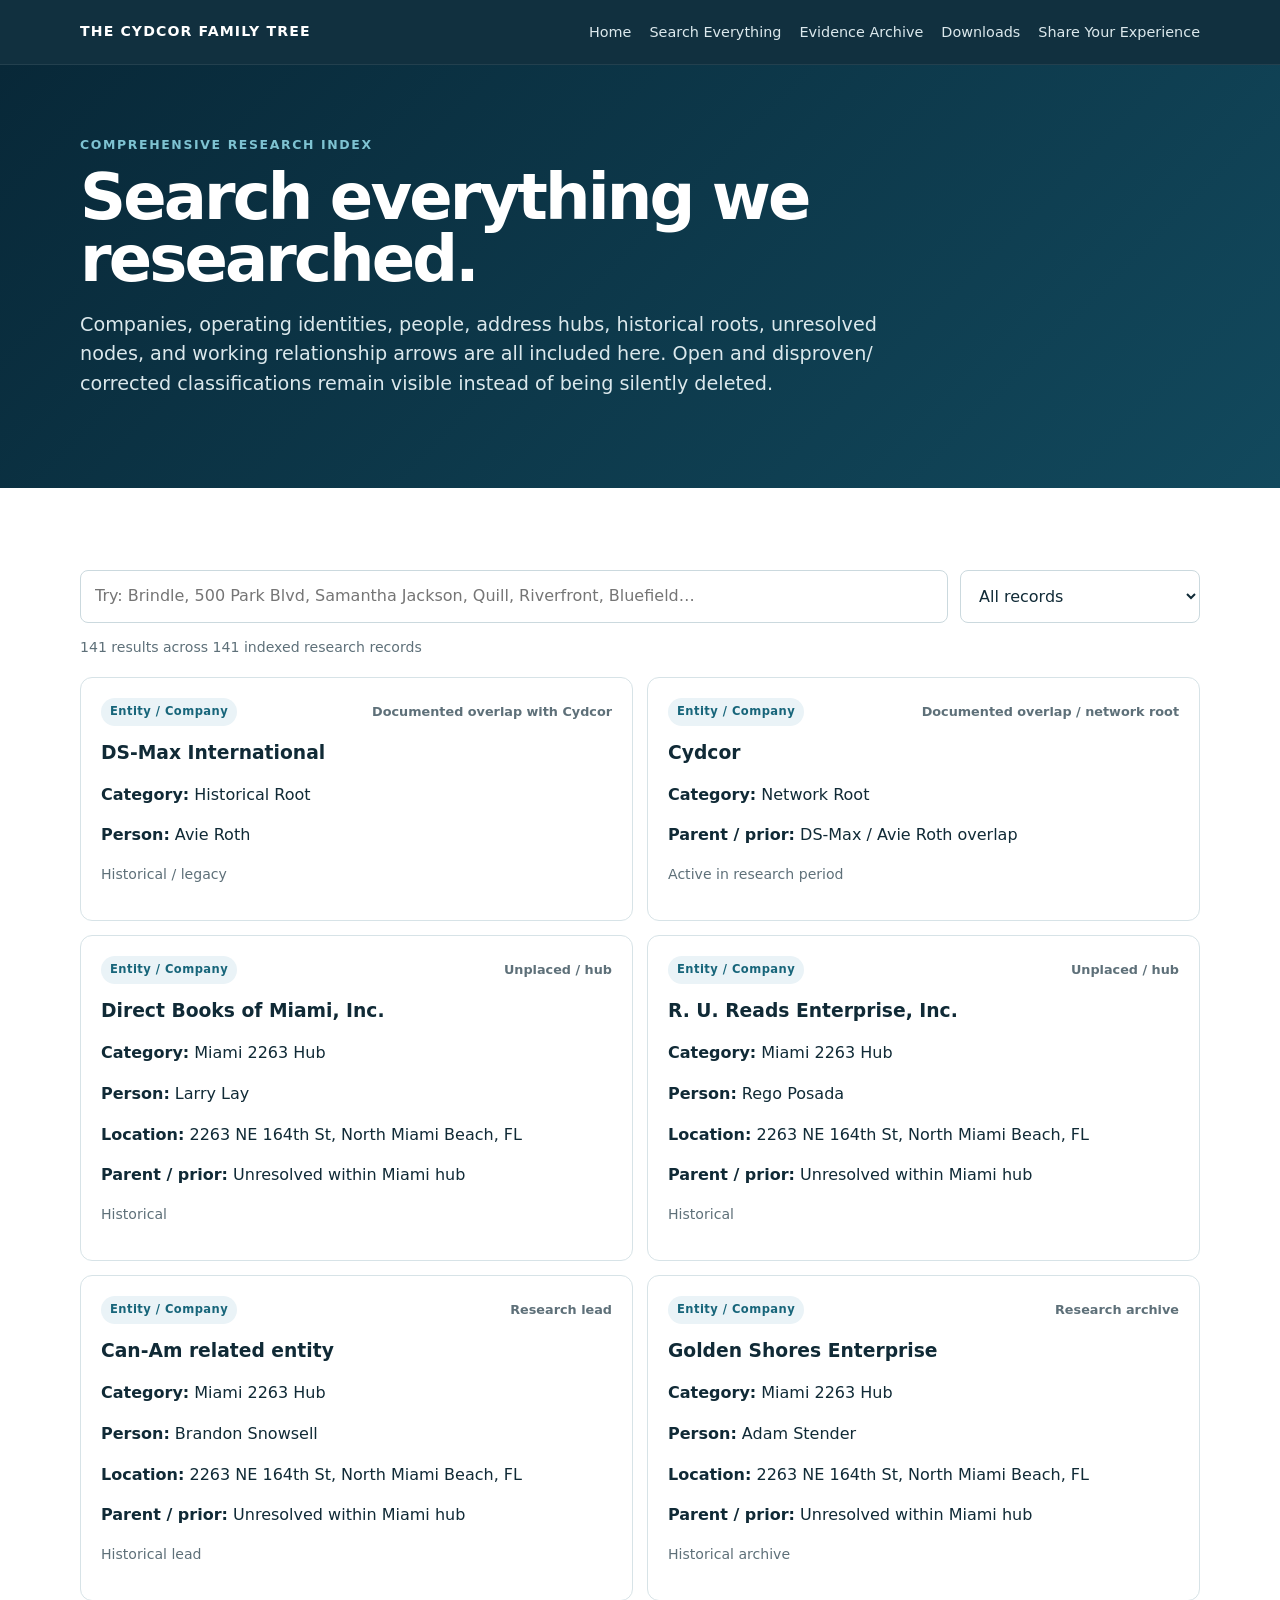
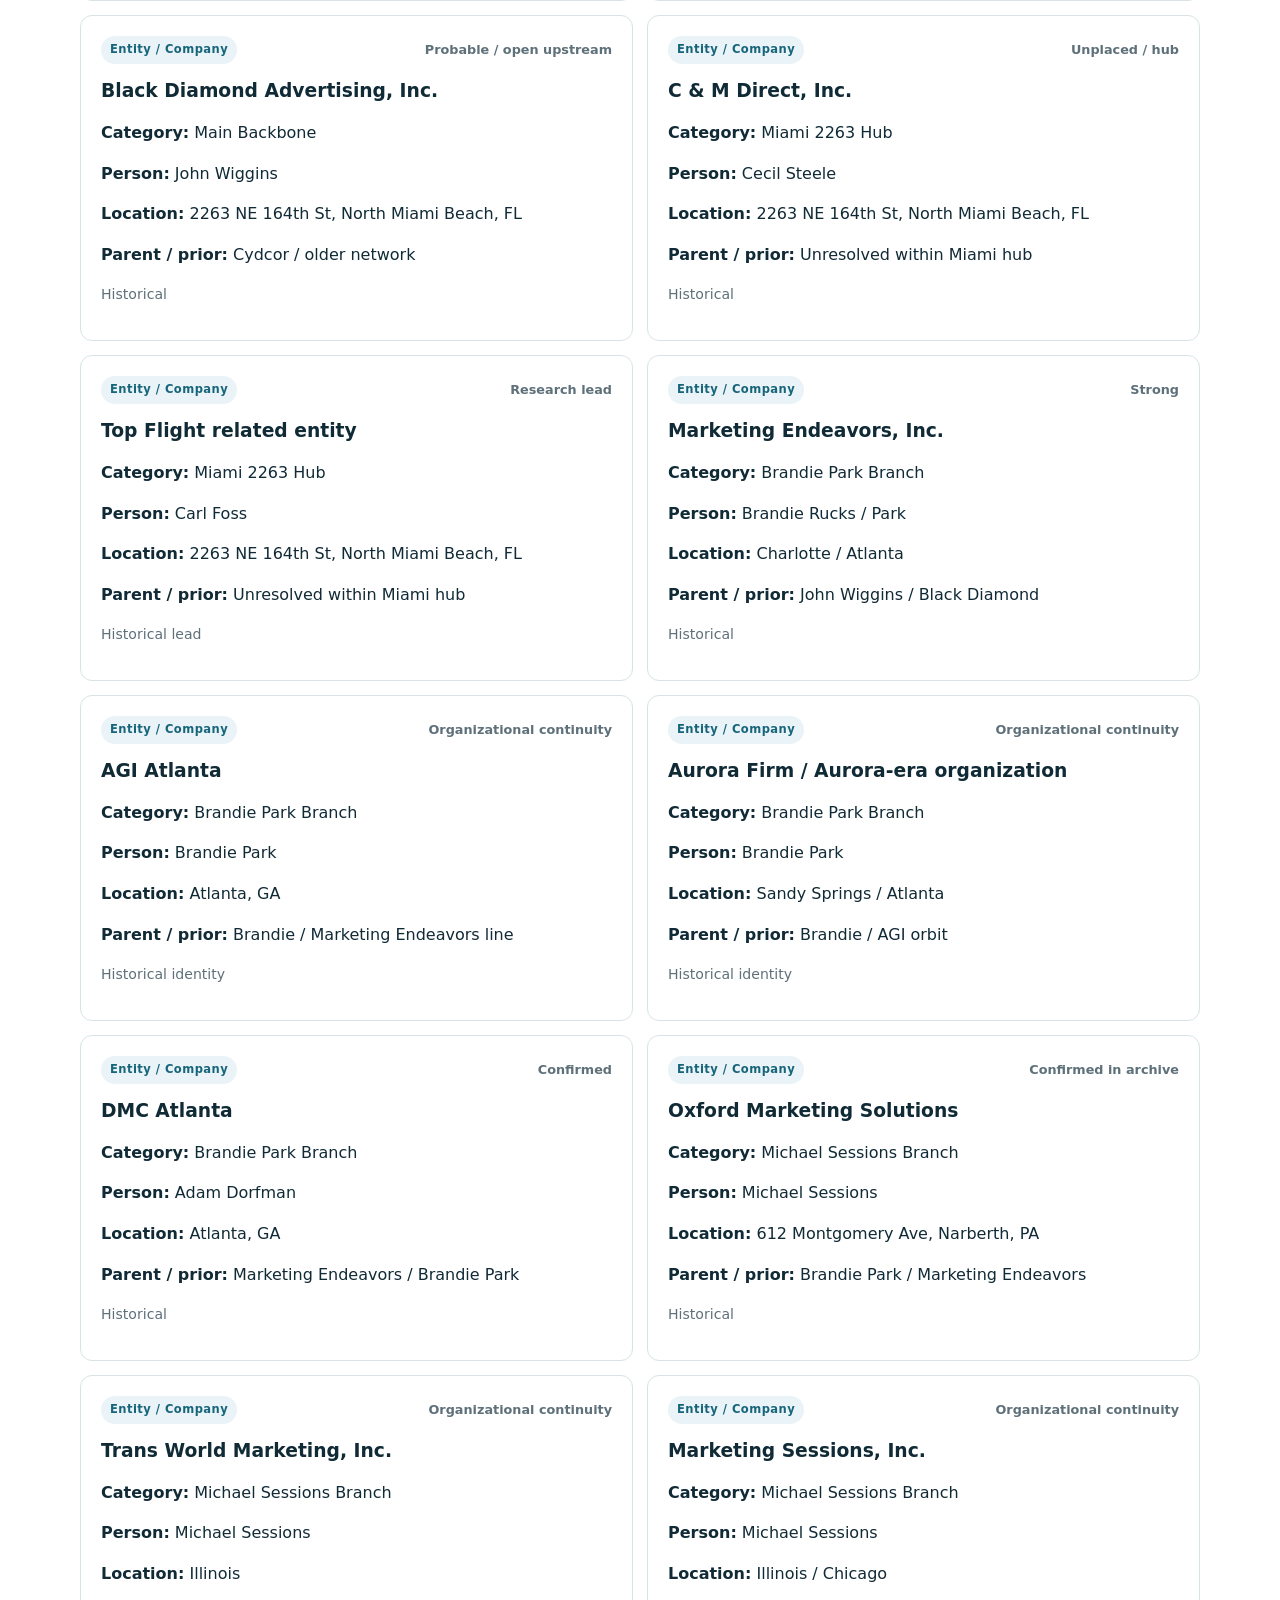
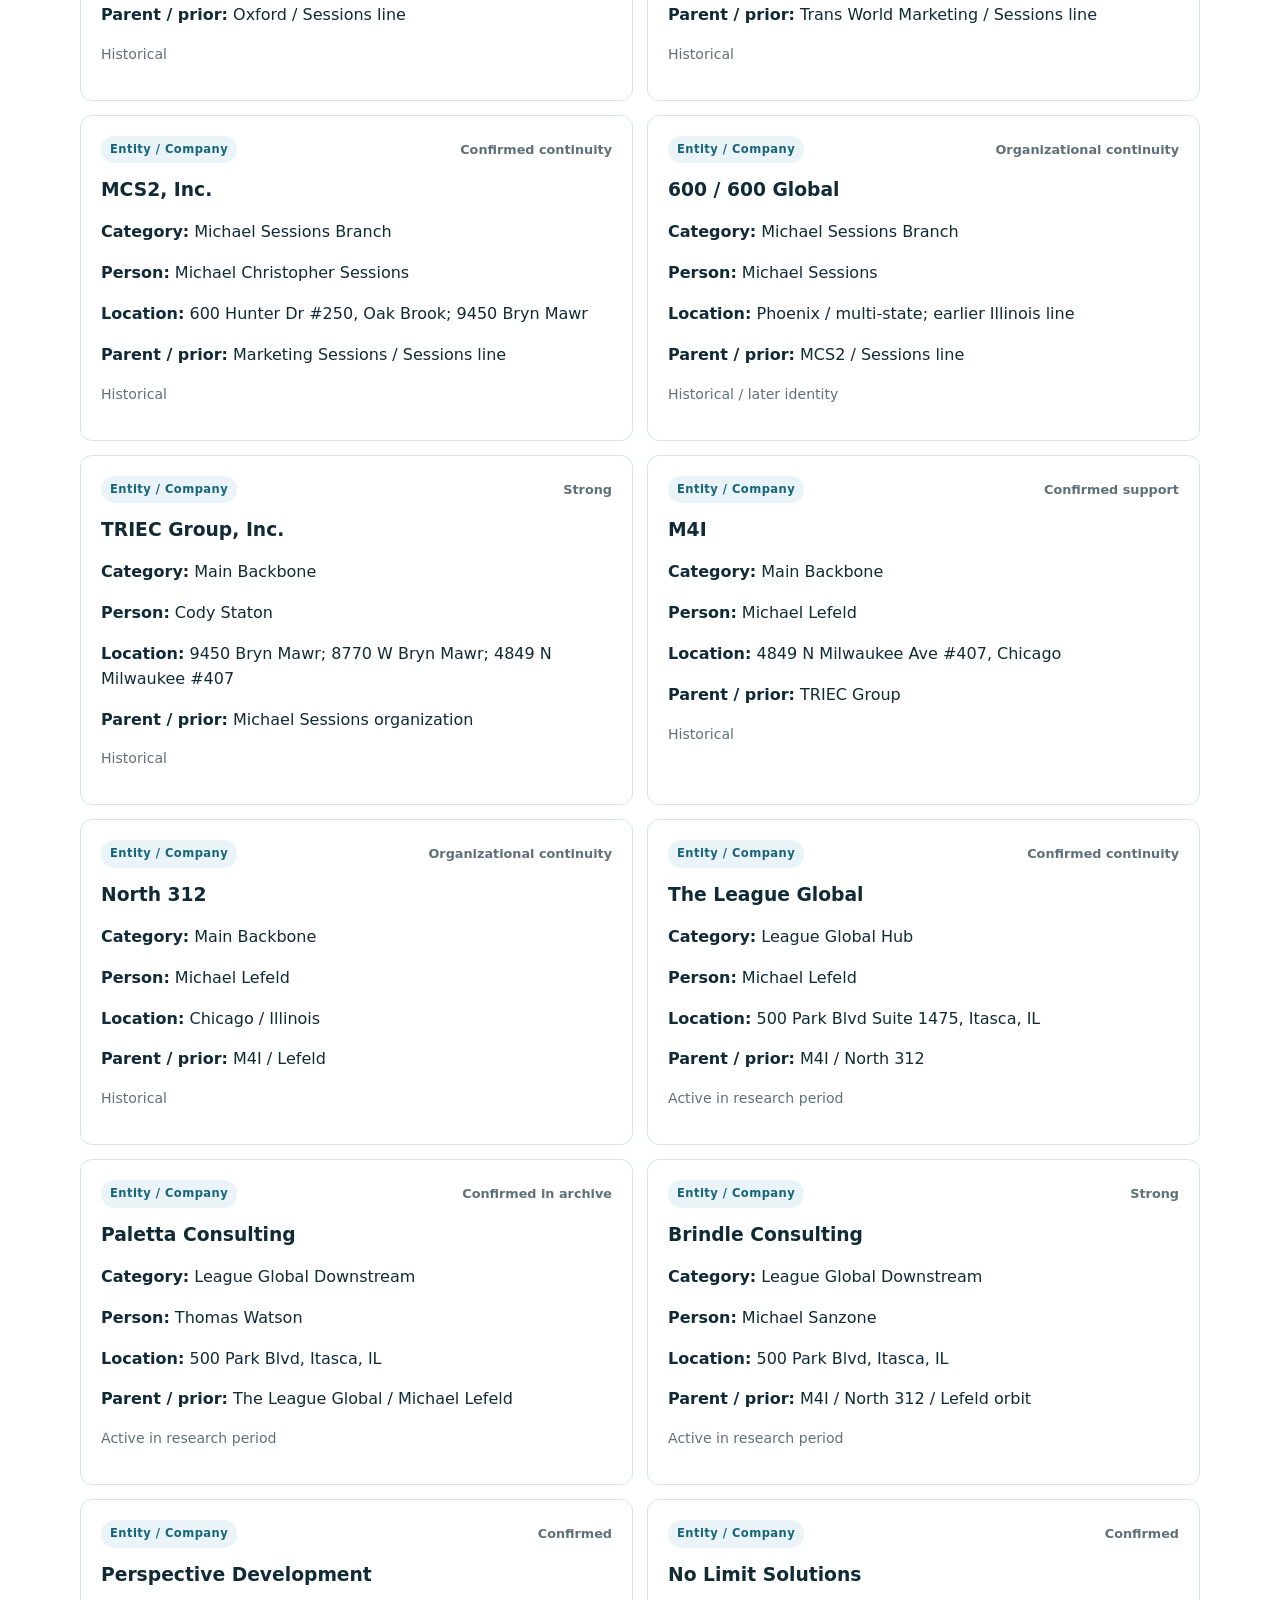
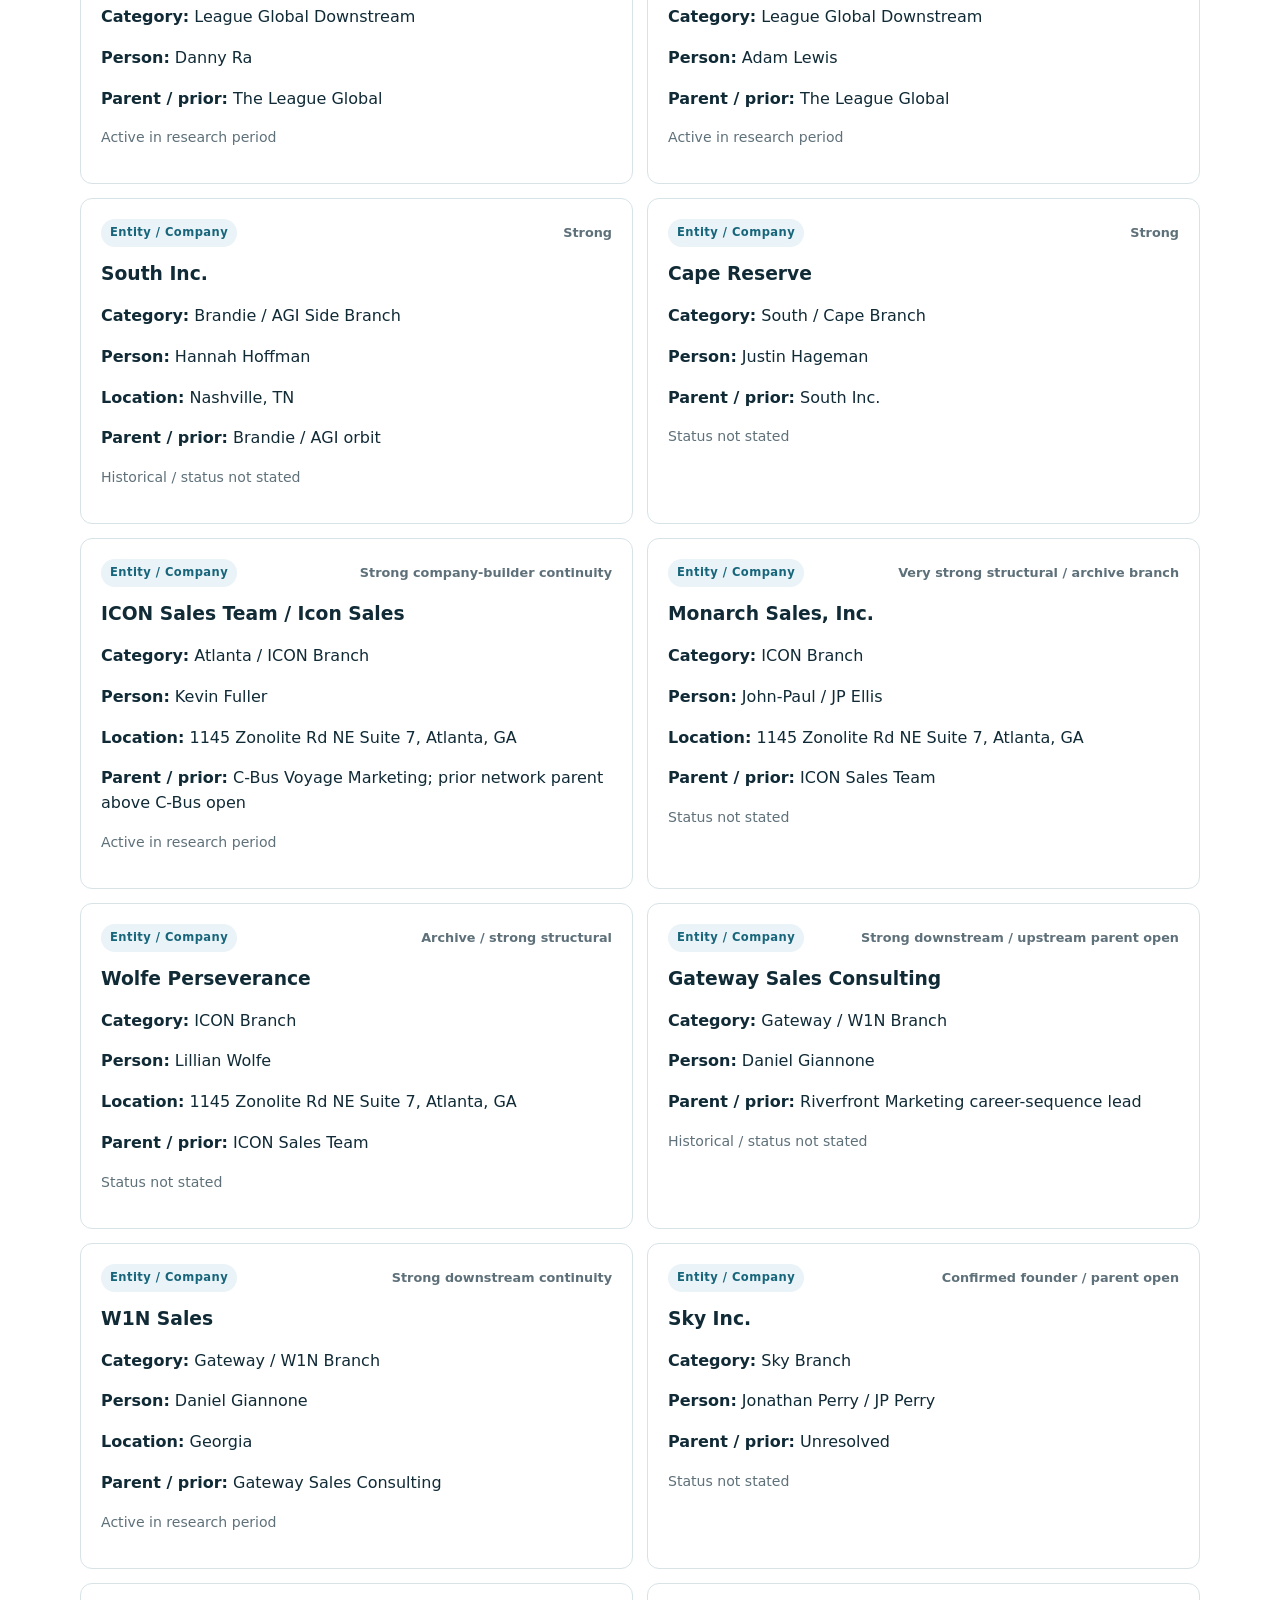
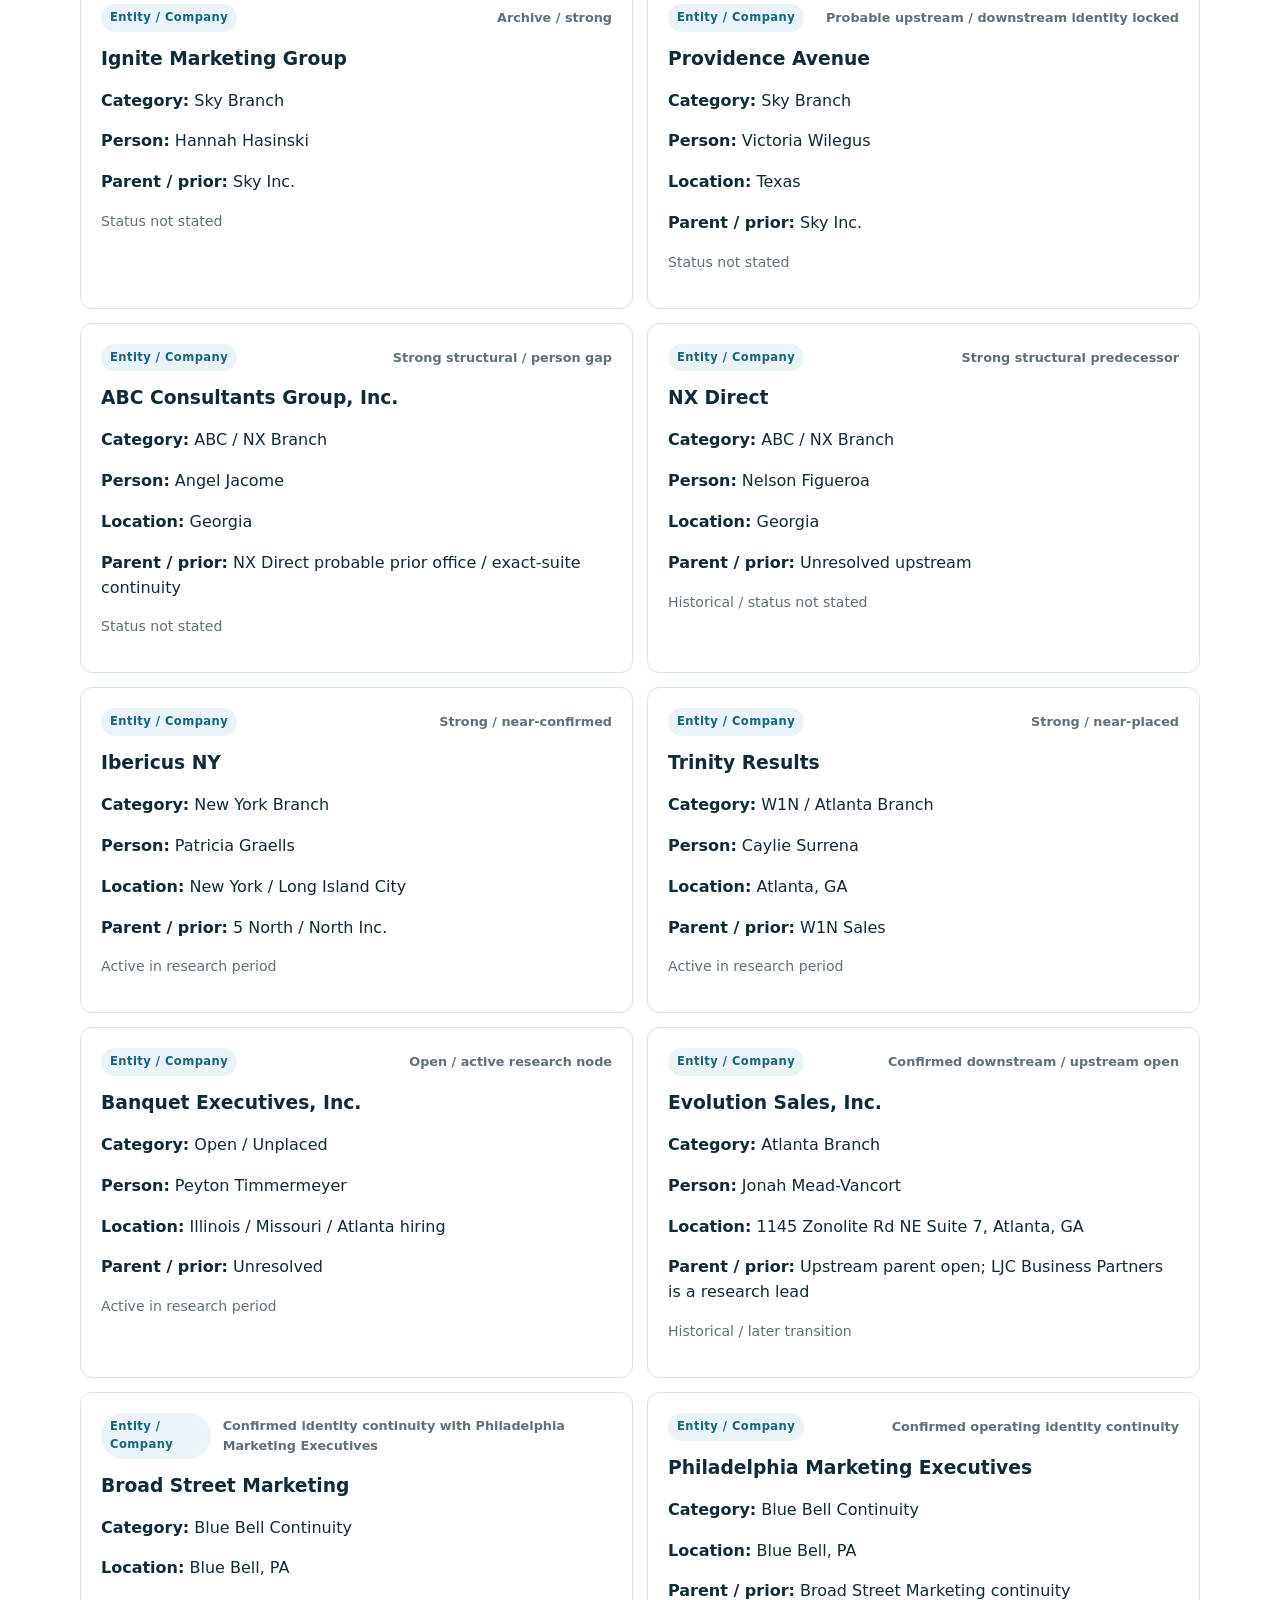
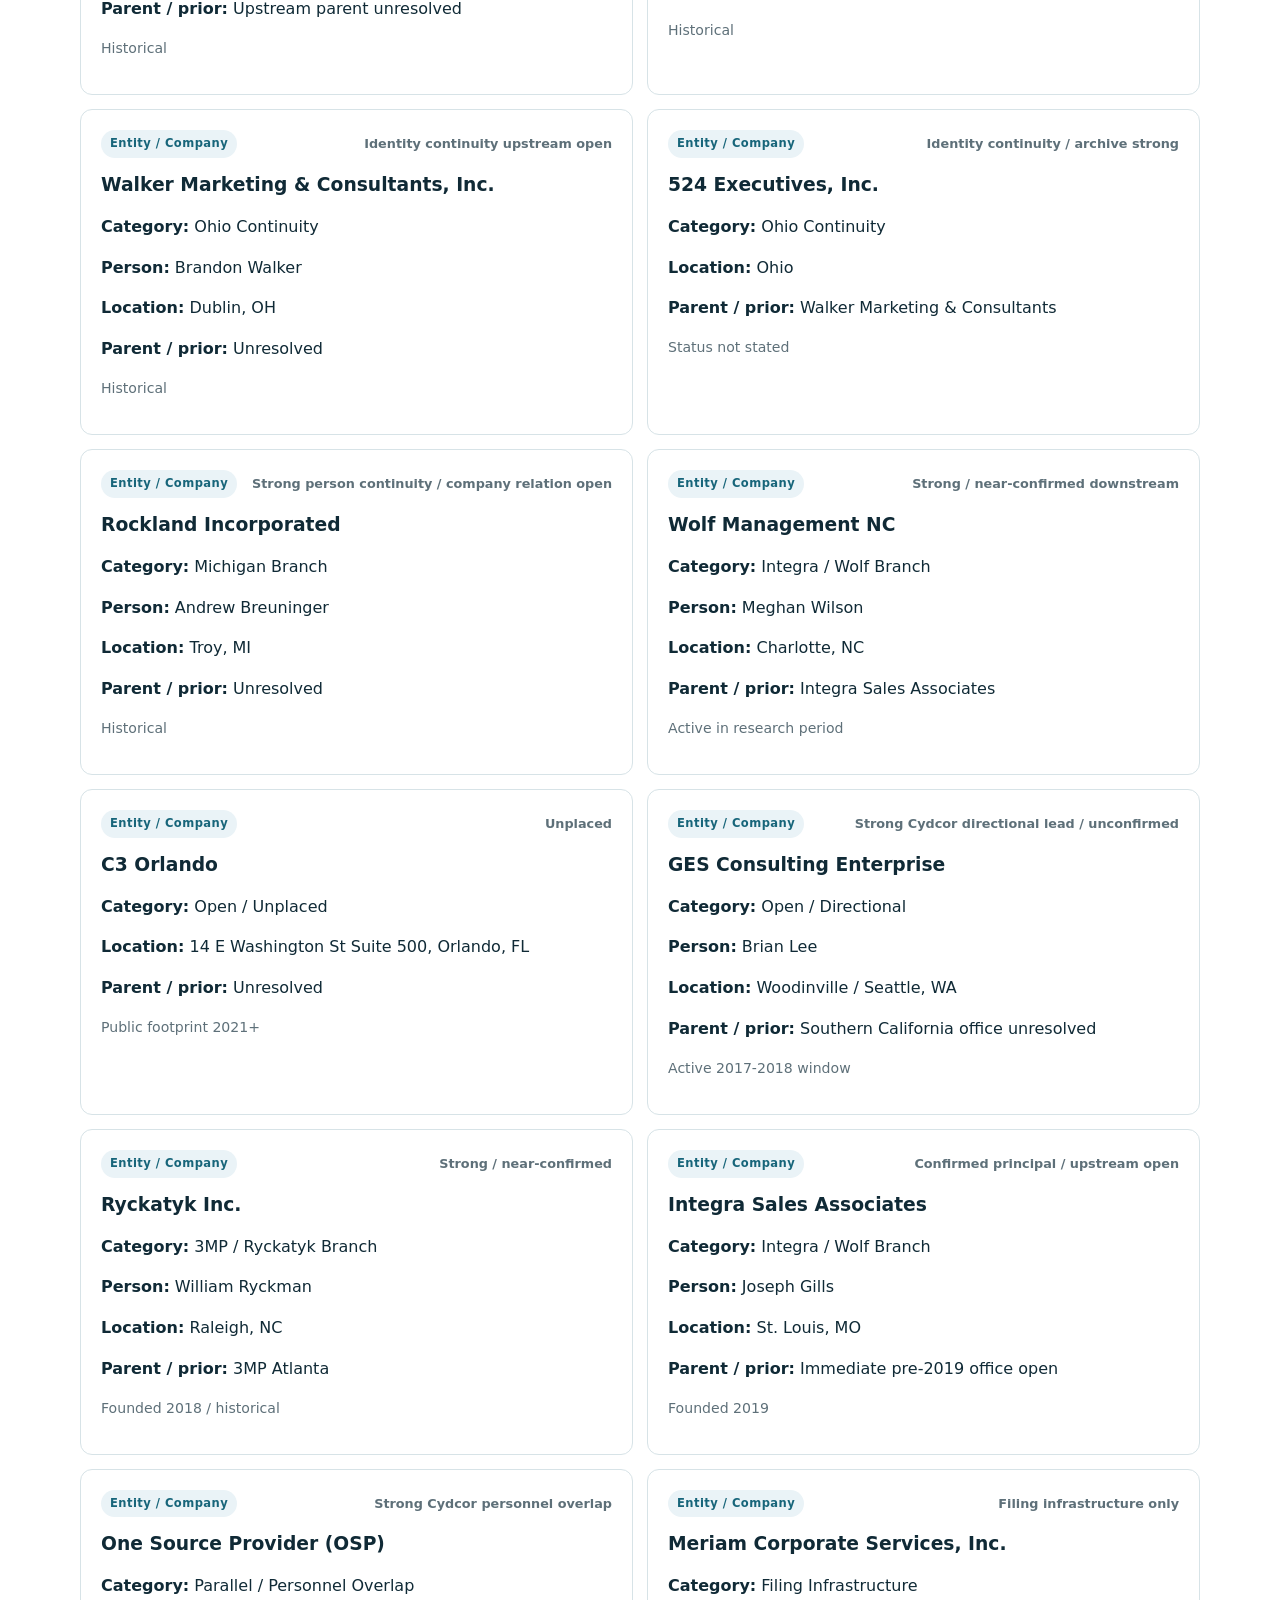
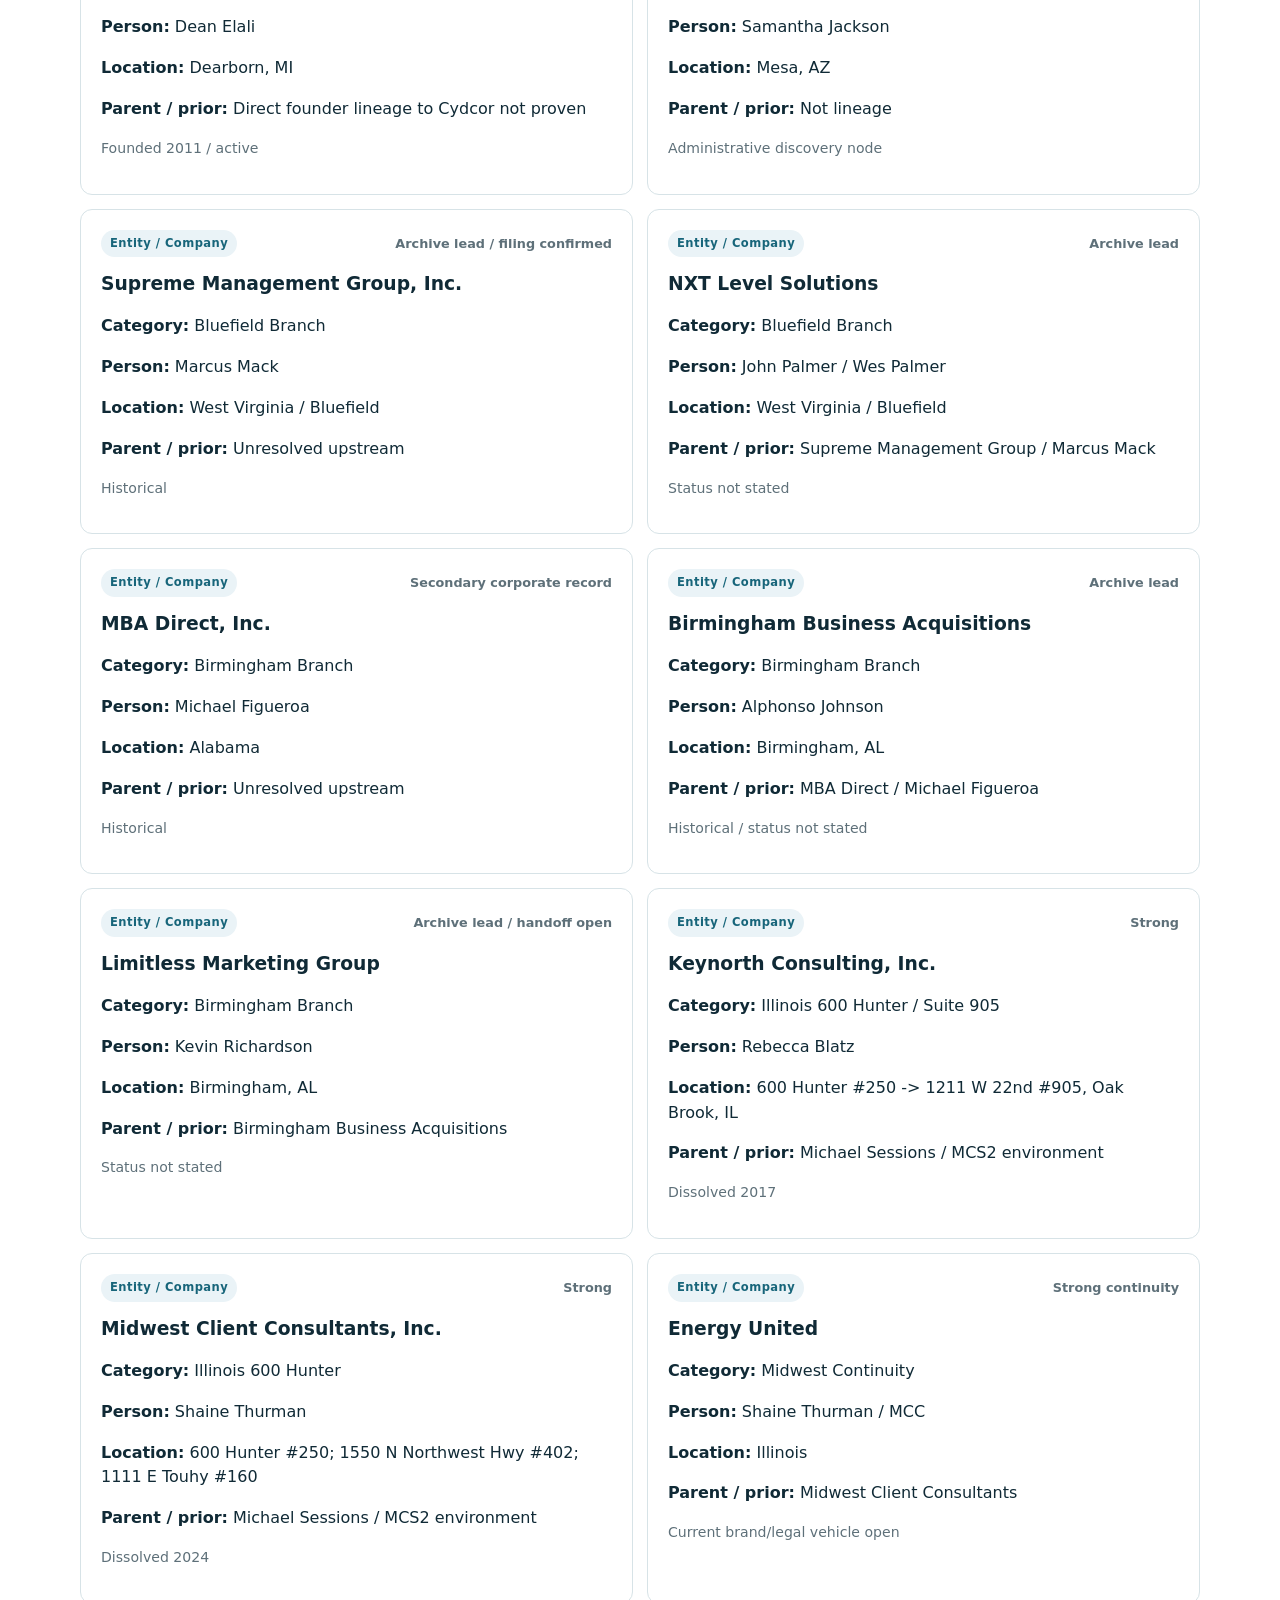
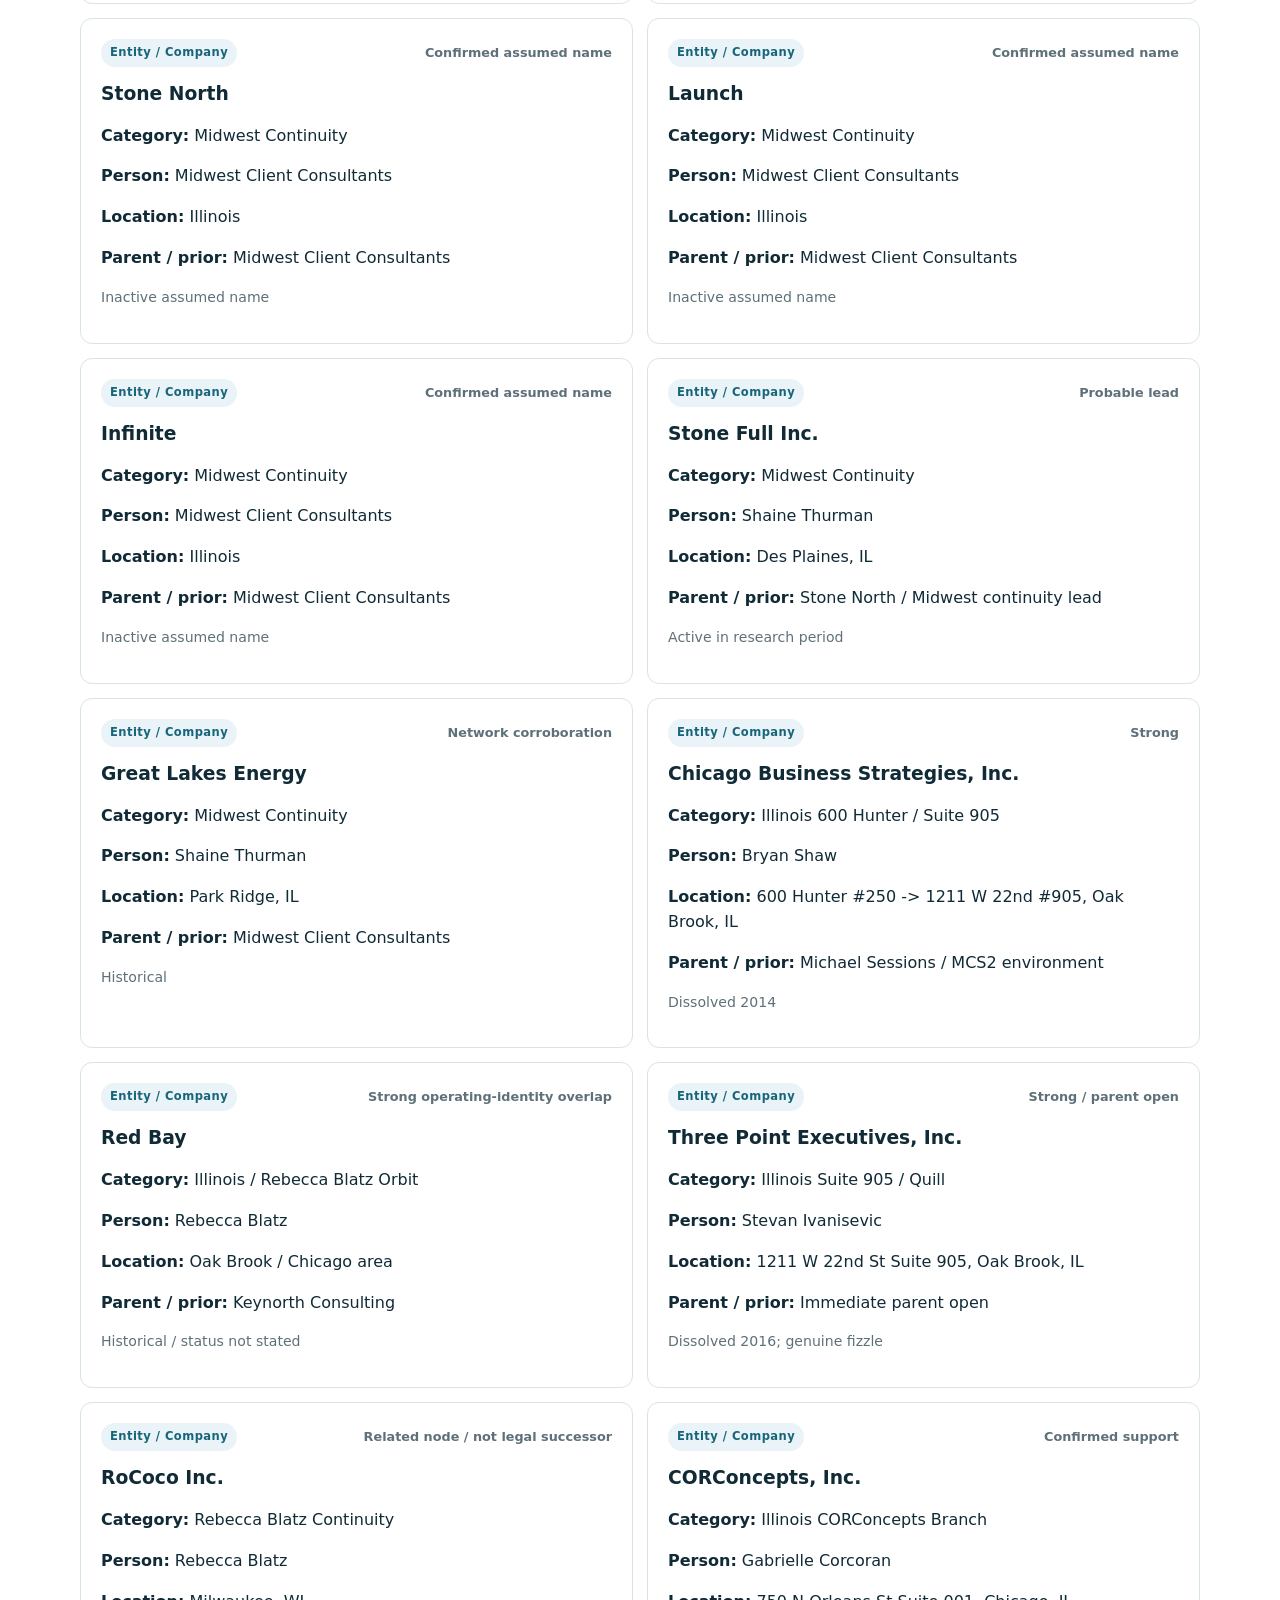
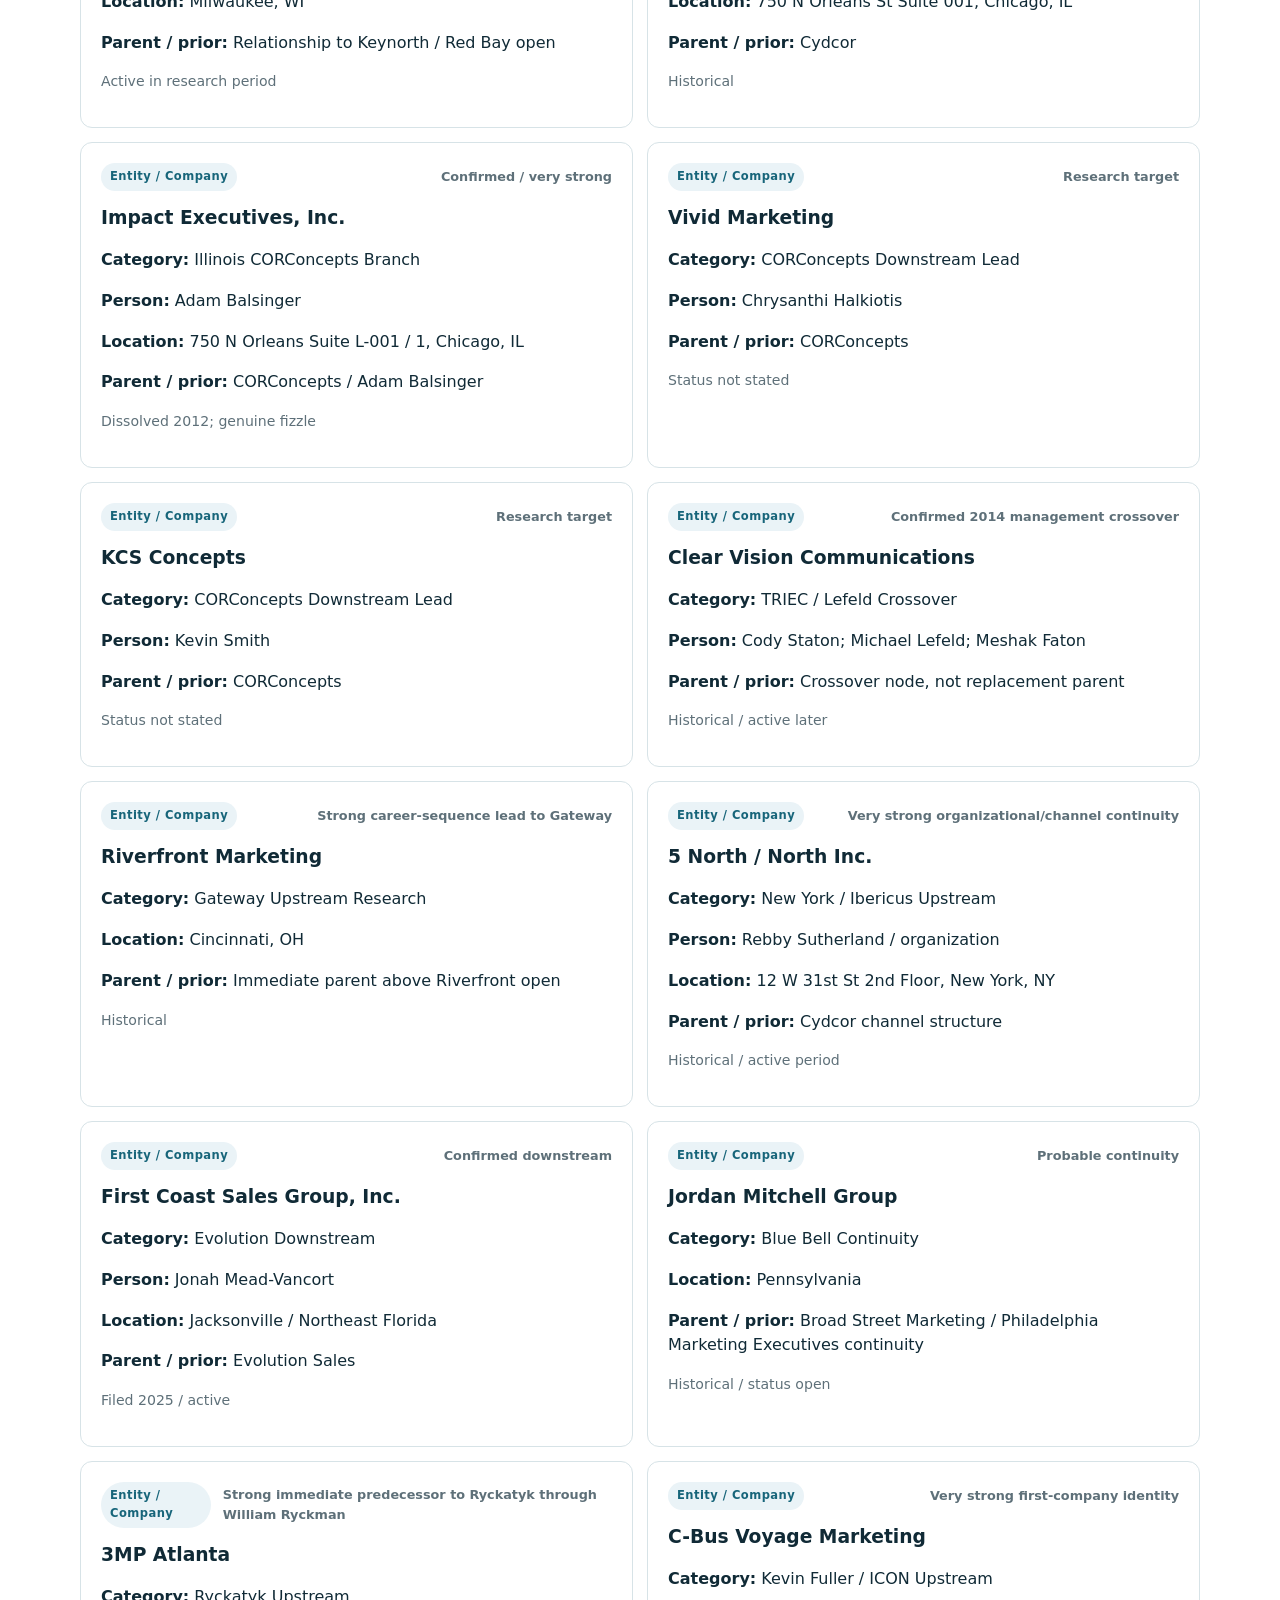
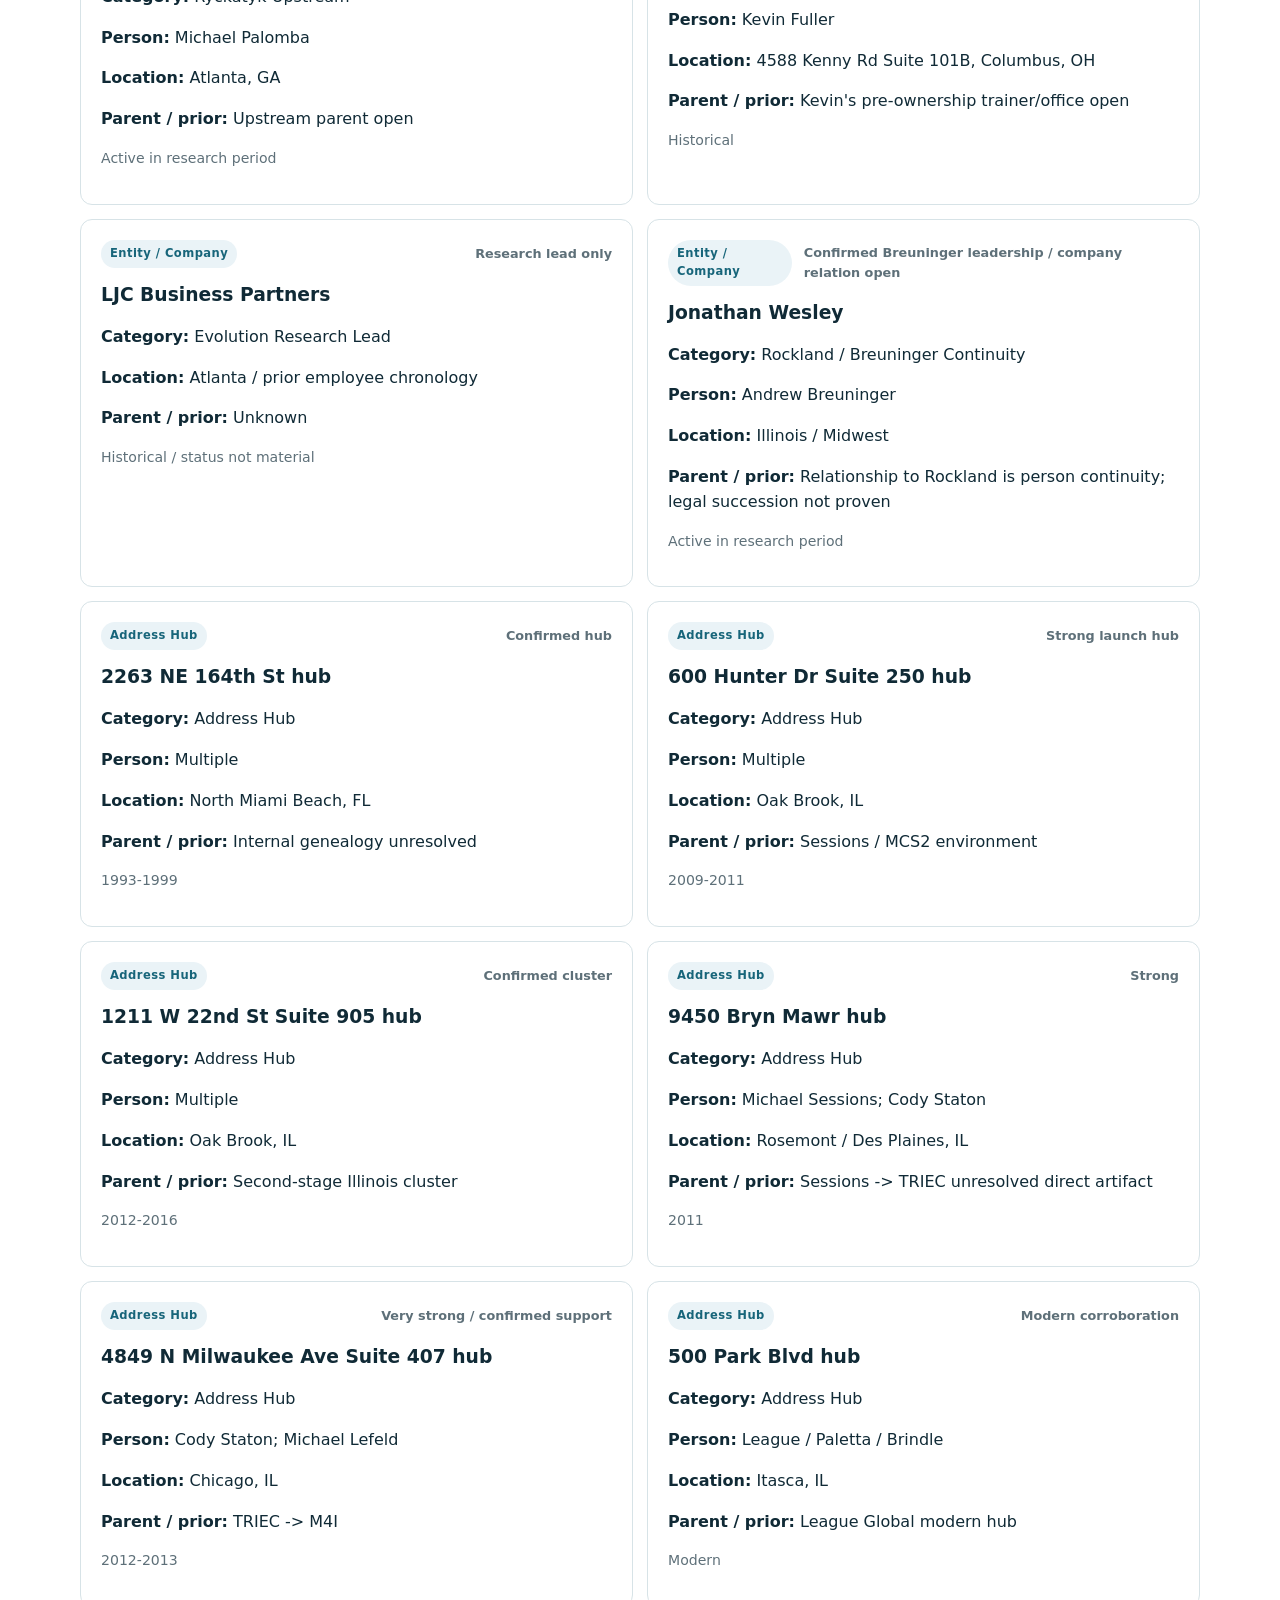
==== commit 4c24b5e2: "replace and add" ====
--- a/research-index.html
+++ b/research-index.html
@@ -1 +1 @@
-<!doctype html><html lang="en"><head><meta charset="utf-8"><meta name="viewport" content="width=device-width,initial-scale=1"><title>Search All Research — The Cydcor Family Tree</title><link rel="stylesheet" href="styles.css"></head><body><header class="site-header"><div class="wrap nav-wrap"><a class="brand" href="index.html">THE CYDCOR FAMILY TREE</a><nav><a href="index.html">Home</a><a href="research-index.html">Search Everything</a><a href="share.html">Share Your Experience</a></nav></div></header><main><section class="page-hero"><div class="wrap"><p class="eyebrow">COMPREHENSIVE RESEARCH INDEX</p><h1>Search everything we researched.</h1><p class="lede">Companies, operating identities, people, address hubs, historical roots, unresolved nodes, and working relationship arrows are all included here. Open and disproven/ corrected classifications remain visible instead of being silently deleted.</p></div></section><section class="section"><div class="wrap"><div class="search-box"><input id="siteSearch" type="search" placeholder="Try: Brindle, 500 Park Blvd, Samantha Jackson, Quill, Riverfront, Bluefield…" autocomplete="off"><select id="typeFilter"><option value="">All records</option><option>Entity / Company</option><option>Address Hub</option><option>Relationship</option></select></div><p id="resultCount" class="micro darktext"></p><div id="searchResults" class="search-results"></div></div></section></main><script src="search.js"></script></body></html>+<!doctype html><html lang="en"><head><meta charset="utf-8"><meta name="viewport" content="width=device-width,initial-scale=1"><title>Search All Research — The Cydcor Family Tree</title><link rel="stylesheet" href="styles.css"></head><body><header class="site-header"><div class="wrap nav-wrap"><a class="brand" href="index.html">THE CYDCOR FAMILY TREE</a><nav><a href="index.html">Home</a><a href="research-index.html">Search Everything</a><a href="evidence-archive.html">Evidence Archive</a><a href="downloads.html">Downloads</a><a href="share.html">Share Your Experience</a></nav></div></header><main><section class="page-hero"><div class="wrap"><p class="eyebrow">COMPREHENSIVE RESEARCH INDEX</p><h1>Search everything we researched.</h1><p class="lede">Companies, operating identities, people, address hubs, historical roots, unresolved nodes, and working relationship arrows are all included here. Open and disproven/ corrected classifications remain visible instead of being silently deleted.</p></div></section><section class="section"><div class="wrap"><div class="search-box"><input id="siteSearch" type="search" placeholder="Try: Brindle, 500 Park Blvd, Samantha Jackson, Quill, Riverfront, Bluefield…" autocomplete="off"><select id="typeFilter"><option value="">All records</option><option>Entity / Company</option><option>Address Hub</option><option>Relationship</option></select></div><p id="resultCount" class="micro darktext"></p><div id="searchResults" class="search-results"></div></div></section></main><script src="search.js"></script></body></html>
